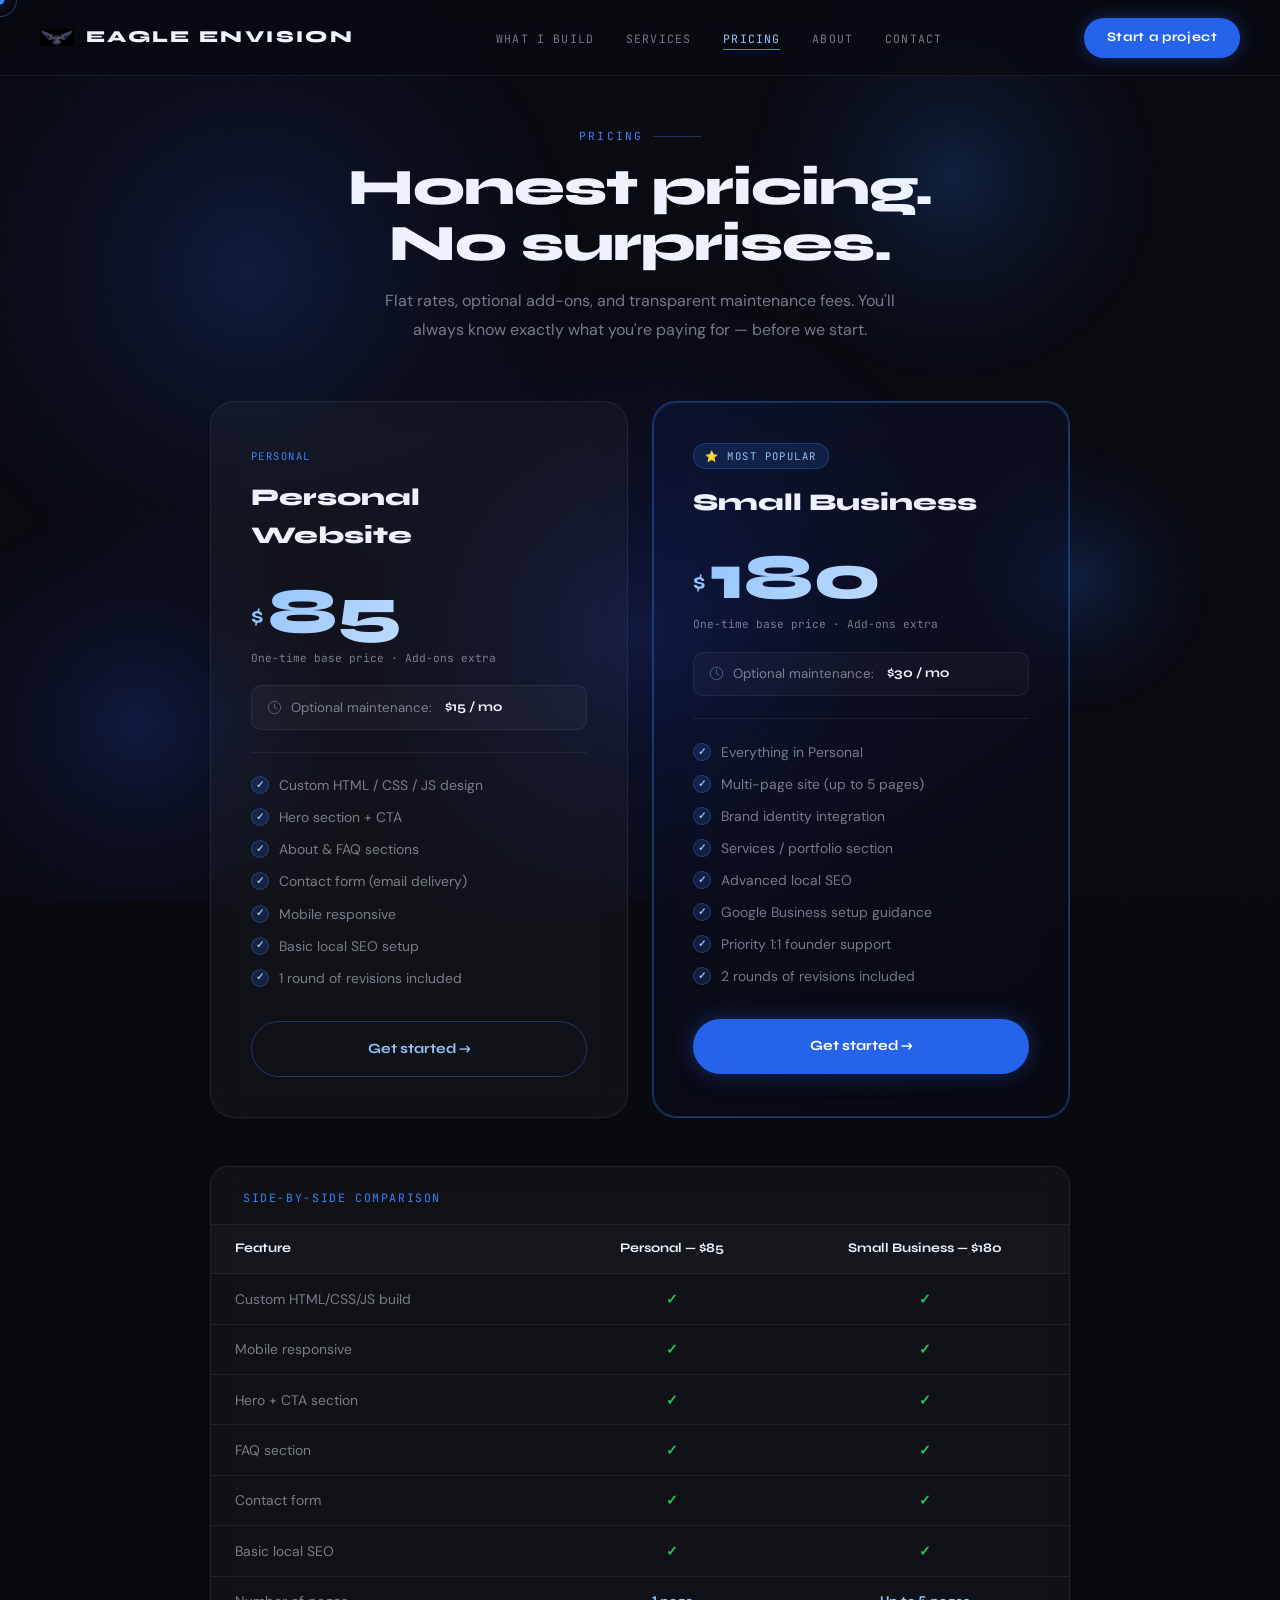
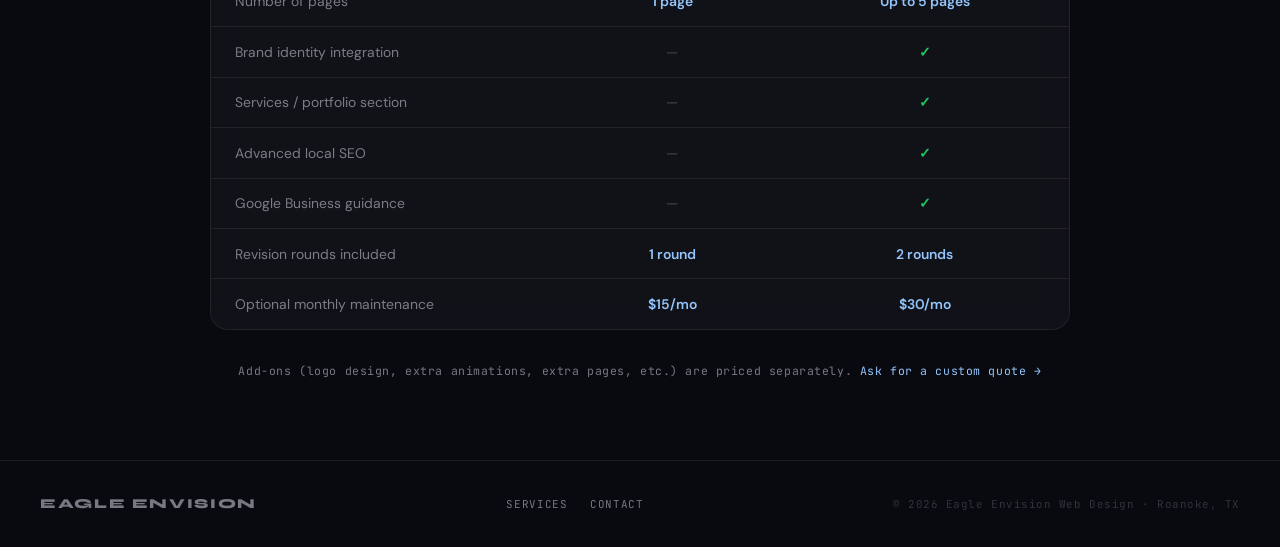
==== pricing.html @ 619bda9e "Add files via upload" ====
<!DOCTYPE html>
<html lang="en">
<head>
<meta charset="UTF-8"/>
<meta name="viewport" content="width=device-width,initial-scale=1.0"/>
<title>Pricing · Eagle Envision</title>
<link rel="preconnect" href="https://fonts.googleapis.com"/>
<link rel="preconnect" href="https://fonts.gstatic.com" crossorigin/>
<link href="https://fonts.googleapis.com/css2?family=Syne:wght@400;600;700;800&family=DM+Sans:wght@300;400;500&family=JetBrains+Mono:wght@400;500&display=swap" rel="stylesheet"/>
<link rel="stylesheet" href="styles.css"/>
<style>
.pricing-header { text-align: center; max-width: 600px; margin: 0 auto 3.5rem; }
.pricing-header .section-sub { margin: 0 auto; text-align: center; }

/* ── Plans Grid ─────────────────────────────────── */
.plans-grid {
  display: grid; grid-template-columns: 1fr 1fr;
  gap: 1.5rem; max-width: 860px; margin: 0 auto 3rem;
}

.plan {
  background: var(--glass);
  backdrop-filter: blur(16px);
  border: 1px solid var(--border);
  border-radius: 24px; padding: 2.5rem;
  position: relative; overflow: hidden;
  transition: transform .3s, box-shadow .3s, border-color .3s;
}
.plan:hover { transform: translateY(-7px); box-shadow: 0 30px 60px rgba(0,0,0,.5); }

.plan.featured {
  border-color: rgba(59,130,246,.4);
  background: linear-gradient(145deg, rgba(26,68,204,.1), rgba(9,9,16,.6));
}
.plan.featured::before {
  content: ''; position: absolute; inset: 0; border-radius: 24px;
  box-shadow: inset 0 0 0 1px rgba(59,130,246,.28); pointer-events: none;
}

.plan-badge {
  font-family: var(--font-mono); font-size: .66rem; letter-spacing: .14em;
  text-transform: uppercase; color: var(--blue-bright);
  display: inline-block; margin-bottom: .9rem;
}
.plan-badge.hot {
  background: rgba(59,130,246,.14); border: 1px solid rgba(59,130,246,.3);
  padding: .24rem .7rem; border-radius: 50px; color: var(--blue-light);
}

.plan-name { font-family: var(--font-head); font-size: 1.5rem; font-weight: 800; margin-bottom: 1.5rem; }

.plan-price { display: flex; align-items: flex-end; gap: .25rem; margin-bottom: .4rem; }
.plan-price .dollar { font-family: var(--font-head); font-size: 1.4rem; font-weight: 700; color: var(--blue-light); padding-bottom: .55rem; }
.plan-price .amount {
  font-family: var(--font-head); font-size: clamp(3rem,5vw,4rem); font-weight: 800; line-height: 1;
  background: linear-gradient(135deg, #93C5FD, #BFDBFE);
  -webkit-background-clip: text; -webkit-text-fill-color: transparent; background-clip: text;
}

.plan-note { font-family: var(--font-mono); font-size: .7rem; color: var(--muted); margin-bottom: .3rem; }

.maint-row {
  display: flex; align-items: center; gap: .55rem;
  font-size: .83rem; color: var(--muted);
  padding: .65rem .95rem;
  background: rgba(255,255,255,.03);
  border: 1px solid var(--border); border-radius: 10px;
  margin: 1.1rem 0;
}
.maint-row .mval { font-family: var(--font-head); font-weight: 700; color: var(--white); }
.maint-row svg { opacity: .45; flex-shrink: 0; width:15px; height:15px; stroke: var(--blue-light); fill:none; stroke-width:1.4; stroke-linecap:round; }

.divider { height: 1px; background: var(--border); margin: 1.4rem 0; }

.feat-list { list-style: none; display: flex; flex-direction: column; gap: .7rem; margin-bottom: 2rem; }
.feat-list li {
  display: flex; align-items: flex-start; gap: .65rem;
  font-size: .87rem; color: var(--muted); line-height: 1.5;
}
.feat-list li .chk {
  width: 18px; height: 18px; border-radius: 50%;
  background: rgba(59,130,246,.16); border: 1px solid rgba(59,130,246,.32);
  display: flex; align-items: center; justify-content: center;
  flex-shrink: 0; margin-top: 1px;
  color: var(--blue-light); font-size: .6rem; font-weight: 700;
}

.btn-plan {
  width: 100%; padding: 1rem;
  font-family: var(--font-head); font-size: .88rem; font-weight: 700;
  border-radius: 50px; cursor: none; text-decoration: none;
  display: flex; align-items: center; justify-content: center; gap: .4rem;
  transition: all .25s;
}
.btn-plan.outline {
  background: transparent; border: 1px solid rgba(59,130,246,.35);
  color: var(--blue-light);
}
.btn-plan.outline:hover { background: var(--blue-pale); border-color: var(--blue-bright); transform: translateY(-2px); }
.btn-plan.solid {
  background: var(--blue-mid); border: none; color: #fff;
  box-shadow: 0 0 22px var(--blue-glow);
}
.btn-plan.solid:hover { background: var(--blue-bright); box-shadow: 0 0 36px rgba(59,130,246,.6); transform: translateY(-2px); }

/* ── Comparison Table ───────────────────────────── */
.compare-wrap {
  max-width: 860px; margin: 0 auto;
  background: var(--glass);
  backdrop-filter: blur(14px);
  border: 1px solid var(--border);
  border-radius: var(--radius);
  overflow: hidden;
}
.compare-title {
  font-family: var(--font-mono); font-size: .72rem; letter-spacing: .14em;
  text-transform: uppercase; color: var(--blue-bright);
  padding: 1.4rem 2rem 1rem; border-bottom: 1px solid var(--border);
}
.compare-table {
  width: 100%; border-collapse: collapse;
}
.compare-table th, .compare-table td {
  padding: .85rem 1.5rem; text-align: left;
  border-bottom: 1px solid var(--border); font-size: .87rem;
}
.compare-table th {
  font-family: var(--font-head); font-size: .82rem; font-weight: 700;
  background: rgba(255,255,255,.02); color: var(--white);
}
.compare-table th:not(:first-child), .compare-table td:not(:first-child) { text-align: center; }
.compare-table td:first-child { color: var(--muted); }
.compare-table td:not(:first-child) { color: var(--blue-light); font-weight: 600; }
.compare-table tr:last-child td { border-bottom: none; }
.compare-table tr:hover td { background: rgba(59,130,246,.04); }
.check-y  { color: #22c55e !important; }
.check-n  { color: rgba(238,242,255,.25) !important; font-weight: 400 !important; }

/* addon note */
.addon-note {
  text-align: center; margin-top: 2rem;
  font-family: var(--font-mono); font-size: .72rem;
  color: var(--muted); letter-spacing: .05em;
}

@media (max-width:680px) {
  .plans-grid { grid-template-columns: 1fr; }
  .compare-table th, .compare-table td { padding: .7rem .9rem; font-size: .78rem; }
}
</style>
</head>
<body>
<div class="cursor-dot" id="cursorDot"></div>
<div class="cursor-ring" id="cursorRing"></div>
<div id="preloader"><p class="pre-logo">Eagle Envision</p></div>
<canvas id="blob-canvas"></canvas>

<div class="mobile-menu" id="mobileMenu">
  <a href="index.html"    onclick="closeMenu()">Home</a>
  <a href="build.html"    onclick="closeMenu()">What I Build</a>
  <a href="services.html" onclick="closeMenu()">Services</a>
  <a href="pricing.html"  onclick="closeMenu()">Pricing</a>
  <a href="about.html"    onclick="closeMenu()">About</a>
  <a href="contact.html"  onclick="closeMenu()">Contact</a>
</div>

<div id="main-content">
  <nav id="navbar">
    <a href="index.html" class="nav-logo">
      <img src="thelogo.png" alt="Eagle Envision Logo"/>
      Eagle Envision
    </a>
    <ul class="nav-links">
      <li><a href="build.html">What I Build</a></li>
      <li><a href="services.html">Services</a></li>
      <li><a href="pricing.html">Pricing</a></li>
      <li><a href="about.html">About</a></li>
      <li><a href="contact.html">Contact</a></li>
    </ul>
    <a href="contact.html" class="btn-nav">Start a project</a>
    <button class="hamburger" id="hamburger" aria-label="Menu"><span></span><span></span><span></span></button>
  </nav>

  <div class="page">
    <div class="container">
      <div class="pricing-header">
        <div class="section-tag" style="justify-content:center">Pricing</div>
        <h1 class="section-title reveal">Honest pricing.<br>No surprises.</h1>
        <p class="section-sub reveal">Flat rates, optional add-ons, and transparent maintenance fees. You'll always know exactly what you're paying for — before we start.</p>
      </div>

      <!-- Plans -->
      <div class="plans-grid">

        <!-- Personal -->
        <div class="plan tilt-card reveal">
          <span class="plan-badge">Personal</span>
          <div class="plan-name">Personal Website</div>
          <div class="plan-price">
            <span class="dollar">$</span>
            <span class="amount">85</span>
          </div>
          <p class="plan-note">One-time base price · Add-ons extra</p>
          <div class="maint-row">
            <svg viewBox="0 0 24 24"><circle cx="12" cy="12" r="10"/><path d="M12 6v6l4 2"/></svg>
            Optional maintenance:&nbsp;<span class="mval">$15 / mo</span>
          </div>
          <div class="divider"></div>
          <ul class="feat-list">
            <li><span class="chk">✓</span>Custom HTML / CSS / JS design</li>
            <li><span class="chk">✓</span>Hero section + CTA</li>
            <li><span class="chk">✓</span>About & FAQ sections</li>
            <li><span class="chk">✓</span>Contact form (email delivery)</li>
            <li><span class="chk">✓</span>Mobile responsive</li>
            <li><span class="chk">✓</span>Basic local SEO setup</li>
            <li><span class="chk">✓</span>1 round of revisions included</li>
          </ul>
          <a href="contact.html" class="btn-plan outline">Get started →</a>
        </div>

        <!-- Small Business -->
        <div class="plan featured tilt-card reveal">
          <span class="plan-badge hot">⭐ Most Popular</span>
          <div class="plan-name">Small Business</div>
          <div class="plan-price">
            <span class="dollar">$</span>
            <span class="amount">180</span>
          </div>
          <p class="plan-note">One-time base price · Add-ons extra</p>
          <div class="maint-row">
            <svg viewBox="0 0 24 24"><circle cx="12" cy="12" r="10"/><path d="M12 6v6l4 2"/></svg>
            Optional maintenance:&nbsp;<span class="mval">$30 / mo</span>
          </div>
          <div class="divider"></div>
          <ul class="feat-list">
            <li><span class="chk">✓</span>Everything in Personal</li>
            <li><span class="chk">✓</span>Multi-page site (up to 5 pages)</li>
            <li><span class="chk">✓</span>Brand identity integration</li>
            <li><span class="chk">✓</span>Services / portfolio section</li>
            <li><span class="chk">✓</span>Advanced local SEO</li>
            <li><span class="chk">✓</span>Google Business setup guidance</li>
            <li><span class="chk">✓</span>Priority 1:1 founder support</li>
            <li><span class="chk">✓</span>2 rounds of revisions included</li>
          </ul>
          <a href="contact.html" class="btn-plan solid">Get started →</a>
        </div>

      </div>

      <!-- Comparison table -->
      <div class="compare-wrap reveal">
        <div class="compare-title">Side-by-side comparison</div>
        <table class="compare-table">
          <thead>
            <tr>
              <th>Feature</th>
              <th>Personal — $85</th>
              <th>Small Business — $180</th>
            </tr>
          </thead>
          <tbody>
            <tr><td>Custom HTML/CSS/JS build</td><td class="check-y">✓</td><td class="check-y">✓</td></tr>
            <tr><td>Mobile responsive</td><td class="check-y">✓</td><td class="check-y">✓</td></tr>
            <tr><td>Hero + CTA section</td><td class="check-y">✓</td><td class="check-y">✓</td></tr>
            <tr><td>FAQ section</td><td class="check-y">✓</td><td class="check-y">✓</td></tr>
            <tr><td>Contact form</td><td class="check-y">✓</td><td class="check-y">✓</td></tr>
            <tr><td>Basic local SEO</td><td class="check-y">✓</td><td class="check-y">✓</td></tr>
            <tr><td>Number of pages</td><td>1 page</td><td>Up to 5 pages</td></tr>
            <tr><td>Brand identity integration</td><td class="check-n">—</td><td class="check-y">✓</td></tr>
            <tr><td>Services / portfolio section</td><td class="check-n">—</td><td class="check-y">✓</td></tr>
            <tr><td>Advanced local SEO</td><td class="check-n">—</td><td class="check-y">✓</td></tr>
            <tr><td>Google Business guidance</td><td class="check-n">—</td><td class="check-y">✓</td></tr>
            <tr><td>Revision rounds included</td><td>1 round</td><td>2 rounds</td></tr>
            <tr><td>Optional monthly maintenance</td><td>$15/mo</td><td>$30/mo</td></tr>
          </tbody>
        </table>
      </div>

      <p class="addon-note reveal" style="margin-top:2rem">
        Add-ons (logo design, extra animations, extra pages, etc.) are priced separately.
        <a href="contact.html" style="color:var(--blue-light);text-decoration:none"> Ask for a custom quote →</a>
      </p>
    </div>
  </div>

  <footer>
    <div class="footer-logo">Eagle Envision</div>
    <div class="footer-links">
      <a href="services.html">Services</a>
      <a href="contact.html">Contact</a>
    </div>
    <div class="footer-copy">© 2026 Eagle Envision Web Design · Roanoke, TX</div>
  </footer>
</div>
<script src="main.js"></script>
</body>
</html>
---- styles.css ----
/* ─── RESET & VARIABLES ─────────────────────────────────── */
*, *::before, *::after { box-sizing: border-box; margin: 0; padding: 0; }

:root {
  --bg:         #090910;
  --bg2:        #0E0E18;
  --bg3:        #13131F;
  --blue:       #1A44CC;
  --blue-mid:   #2563EB;
  --blue-bright:#3B82F6;
  --blue-light: #93C5FD;
  --blue-pale:  rgba(37,99,235,0.09);
  --blue-glow:  rgba(37,99,235,0.38);
  --white:      #EEF2FF;
  --muted:      rgba(238,242,255,0.48);
  --border:     rgba(255,255,255,0.07);
  --glass:      rgba(255,255,255,0.035);
  --radius:     18px;
  --font-head:  'Syne', sans-serif;
  --font-body:  'DM Sans', sans-serif;
  --font-mono:  'JetBrains Mono', monospace;
}

html { scroll-behavior: smooth; }

body {
  background: var(--bg);
  color: var(--white);
  font-family: var(--font-body);
  font-size: 16px;
  line-height: 1.6;
  overflow-x: hidden;
  cursor: none;
  min-height: 100vh;
}

/* ─── NOISE ─────────────────────────────────────────────── */
body::before {
  content: '';
  position: fixed; inset: 0; z-index: 1;
  pointer-events: none; opacity: .025;
  background-image: url("data:image/svg+xml,%3Csvg viewBox='0 0 256 256' xmlns='http://www.w3.org/2000/svg'%3E%3Cfilter id='n'%3E%3CfeTurbulence type='fractalNoise' baseFrequency='0.9' numOctaves='4' stitchTiles='stitch'/%3E%3C/filter%3E%3Crect width='100%25' height='100%25' filter='url(%23n)'/%3E%3C/svg%3E");
  background-size: 200px;
}

/* ─── BLOB CANVAS ───────────────────────────────────────── */
#blob-canvas {
  position: fixed; inset: 0; z-index: 0;
  width: 100%; height: 100%; pointer-events: none;
}

/* ─── MAIN WRAPPER ──────────────────────────────────────── */
#main-content { position: relative; z-index: 2; }

/* ─── CUSTOM CURSOR ─────────────────────────────────────── */
.cursor-dot {
  position: fixed; top: 0; left: 0; z-index: 9999;
  width: 9px; height: 9px; border-radius: 50%;
  background: var(--blue-bright);
  pointer-events: none; transform: translate(-50%,-50%);
  box-shadow: 0 0 12px var(--blue-glow);
  transition: opacity .2s;
}
.cursor-ring {
  position: fixed; top: 0; left: 0; z-index: 9998;
  width: 34px; height: 34px; border-radius: 50%;
  border: 1px solid rgba(59,130,246,.45);
  pointer-events: none; transform: translate(-50%,-50%);
  transition: width .18s, height .18s, border-color .18s;
}

/* ─── NAV ───────────────────────────────────────────────── */
nav {
  position: fixed; top: 0; left: 0; right: 0; z-index: 200;
  padding: 1.1rem 2.5rem;
  display: flex; align-items: center; justify-content: space-between;
  backdrop-filter: blur(20px) saturate(140%);
  background: rgba(9,9,16,.7);
  border-bottom: 1px solid var(--border);
  transition: background .3s;
}
nav.scrolled { background: rgba(9,9,16,.92); }

.nav-logo {
  font-family: var(--font-head);
  font-weight: 800; font-size: 1.05rem;
  letter-spacing: .14em; text-transform: uppercase;
  color: var(--white); text-decoration: none;
  display: flex; align-items: center; gap: .75rem;
}
.nav-logo img {
  width: 34px; height: 34px; object-fit: contain;
  mix-blend-mode: multiply;
  filter: invert(1) sepia(1) saturate(3) hue-rotate(195deg) brightness(1.2);
  transition: filter .3s;
}
.nav-logo:hover img { filter: invert(1) sepia(1) saturate(4) hue-rotate(195deg) brightness(1.5) drop-shadow(0 0 8px var(--blue-bright)); }

.nav-links { display: flex; gap: 2rem; list-style: none; }
.nav-links a {
  font-family: var(--font-mono); font-size: .72rem;
  letter-spacing: .1em; color: var(--muted);
  text-decoration: none; text-transform: uppercase;
  transition: color .2s; padding: .25rem 0;
  position: relative;
}
.nav-links a::after {
  content: ''; position: absolute; bottom: 0; left: 0; right: 0;
  height: 1px; background: var(--blue-bright);
  transform: scaleX(0); transition: transform .25s;
}
.nav-links a:hover, .nav-links a.active { color: var(--blue-light); }
.nav-links a:hover::after, .nav-links a.active::after { transform: scaleX(1); }

.btn-nav {
  font-family: var(--font-head); font-size: .82rem; font-weight: 700;
  letter-spacing: .05em; padding: .6rem 1.4rem;
  background: var(--blue-mid); color: #fff;
  border: none; border-radius: 50px; cursor: none;
  text-decoration: none;
  box-shadow: 0 0 18px var(--blue-glow);
  transition: box-shadow .25s, transform .2s, background .2s;
}
.btn-nav:hover { background: var(--blue-bright); box-shadow: 0 0 30px rgba(59,130,246,.55); transform: translateY(-1px); }

/* Hamburger */
.hamburger { display: none; flex-direction: column; gap: 5px; cursor: none; background: none; border: none; padding: 4px; }
.hamburger span { display: block; width: 22px; height: 2px; background: var(--white); border-radius: 2px; transition: transform .3s, opacity .3s, width .3s; }
.hamburger.open span:nth-child(1) { transform: translateY(7px) rotate(45deg); }
.hamburger.open span:nth-child(2) { opacity: 0; width: 0; }
.hamburger.open span:nth-child(3) { transform: translateY(-7px) rotate(-45deg); }

.mobile-menu {
  display: none; position: fixed; inset: 0; top: 68px; z-index: 199;
  background: rgba(9,9,16,.97); backdrop-filter: blur(24px);
  flex-direction: column; align-items: center; justify-content: center; gap: 2.2rem;
}
.mobile-menu.open { display: flex; }
.mobile-menu a {
  font-family: var(--font-head); font-size: clamp(1.6rem,5vw,2.4rem);
  font-weight: 800; color: var(--white); text-decoration: none;
  text-transform: uppercase; letter-spacing: .08em; transition: color .2s;
}
.mobile-menu a:hover { color: var(--blue-light); }

/* ─── PAGE WRAPPER ──────────────────────────────────────── */
.page { min-height: 100vh; padding: 8rem 2.5rem 5rem; position: relative; }
.container { max-width: 1180px; margin: 0 auto; width: 100%; }

/* ─── SECTION LABELS ────────────────────────────────────── */
.section-tag {
  font-family: var(--font-mono); font-size: .7rem;
  letter-spacing: .2em; color: var(--blue-bright);
  text-transform: uppercase; margin-bottom: .9rem;
  display: flex; align-items: center; gap: .6rem;
}
.section-tag::after { content: ''; width: 48px; height: 1px; background: var(--blue-bright); opacity: .35; }

.section-title {
  font-family: var(--font-head); font-size: clamp(2rem,4vw,3.2rem);
  font-weight: 800; line-height: 1.08; letter-spacing: -.02em; margin-bottom: 1rem;
}
.section-sub { font-size: 1rem; color: var(--muted); max-width: 520px; line-height: 1.8; margin-bottom: 3.5rem; }

/* ─── GLASS CARD ────────────────────────────────────────── */
.glass {
  background: var(--glass);
  backdrop-filter: blur(14px);
  border: 1px solid var(--border);
  border-radius: var(--radius);
}

/* ─── BUTTONS ───────────────────────────────────────────── */
.btn-primary {
  font-family: var(--font-head); font-size: .88rem; font-weight: 700;
  padding: .85rem 2rem; border-radius: 50px;
  background: var(--blue-mid); color: #fff; border: none; cursor: none;
  text-decoration: none; display: inline-flex; align-items: center; gap: .5rem;
  box-shadow: 0 0 22px var(--blue-glow);
  transition: all .25s;
}
.btn-primary:hover { background: var(--blue-bright); box-shadow: 0 0 38px rgba(59,130,246,.6); transform: translateY(-2px); }

.btn-ghost {
  font-family: var(--font-head); font-size: .88rem; font-weight: 600;
  padding: .85rem 2rem; border-radius: 50px;
  background: transparent; color: var(--white);
  border: 1px solid var(--border); cursor: none;
  text-decoration: none; display: inline-flex; align-items: center; gap: .5rem;
  backdrop-filter: blur(8px); transition: all .25s;
}
.btn-ghost:hover { border-color: rgba(59,130,246,.45); background: var(--blue-pale); transform: translateY(-2px); }

/* ─── REVEAL ANIMATION ──────────────────────────────────── */
.reveal { opacity: 0; transform: translateY(28px); transition: opacity .7s ease, transform .7s ease; }
.reveal.visible { opacity: 1; transform: translateY(0); }

/* ─── ICON BOXES ────────────────────────────────────────── */
.icon-box {
  width: 44px; height: 44px; border-radius: 12px;
  background: var(--blue-pale);
  border: 1px solid rgba(59,130,246,.22);
  display: flex; align-items: center; justify-content: center;
  margin-bottom: 1.2rem; flex-shrink: 0;
  box-shadow: 0 0 12px rgba(59,130,246,.12);
  transition: box-shadow .3s;
}
.icon-box svg { width: 20px; height: 20px; stroke: var(--blue-light); fill: none; stroke-width: 1.6; stroke-linecap: round; stroke-linejoin: round; }

/* ─── BADGE ─────────────────────────────────────────────── */
.badge {
  display: inline-flex; align-items: center; gap: .4rem;
  font-family: var(--font-mono); font-size: .7rem;
  padding: .3rem .8rem; background: rgba(59,130,246,.1);
  border: 1px solid rgba(59,130,246,.22);
  border-radius: 50px; color: var(--blue-light);
  letter-spacing: .06em; text-transform: uppercase;
}
.badge .dot { width: 6px; height: 6px; border-radius: 50%; background: #22c55e; box-shadow: 0 0 6px #22c55e; }

/* ─── FOOTER ─────────────────────────────────────────────── */
footer {
  padding: 2rem 2.5rem;
  background: var(--bg);
  border-top: 1px solid var(--border);
  display: flex; align-items: center; justify-content: space-between; flex-wrap: wrap; gap: 1rem;
  position: relative; z-index: 2;
}
.footer-logo { font-family: var(--font-head); font-size: .85rem; font-weight: 800; letter-spacing: .12em; text-transform: uppercase; color: var(--muted); }
.footer-copy { font-family: var(--font-mono); font-size: .68rem; color: rgba(238,242,255,.18); letter-spacing: .05em; }
.footer-links { display: flex; gap: 1.4rem; }
.footer-links a { font-family: var(--font-mono); font-size: .68rem; color: var(--muted); text-decoration: none; letter-spacing: .06em; text-transform: uppercase; transition: color .2s; }
.footer-links a:hover { color: var(--blue-light); }

/* ─── PRELOADER ─────────────────────────────────────────── */
#preloader {
  position: fixed; inset: 0; z-index: 9000;
  background: var(--bg);
  display: flex; flex-direction: column; align-items: center; justify-content: center; gap: 1.8rem;
  transition: opacity .5s ease, visibility .5s;
}
#preloader.hidden { opacity: 0; visibility: hidden; }
.pre-logo { font-family: var(--font-head); font-size: 1.3rem; font-weight: 800; letter-spacing: .18em; color: var(--blue-bright); text-transform: uppercase; animation: pulse-text 1.4s ease-in-out infinite; }
.skel-wrap { width: min(680px,90vw); display: flex; flex-direction: column; gap: .9rem; }
.skel { border-radius: 8px; background: linear-gradient(90deg,#12122a 25%,#1a1a3a 50%,#12122a 75%); background-size: 200% 100%; animation: shimmer 1.6s infinite; }
.skel-nav { height: 42px; }
.skel-h1  { height: 72px; width: 70%; }
.skel-h2  { height: 72px; width: 50%; }
.skel-sub { height: 16px; width: 55%; }
.skel-row { display: flex; gap: 1rem; }
.skel-card { height: 110px; flex: 1; border-radius: 14px; }
@keyframes shimmer { 0% { background-position: -200% 0; } 100% { background-position: 200% 0; } }
@keyframes pulse-text { 0%,100% { opacity: .4; } 50% { opacity: 1; } }
@keyframes fadeUp { from { opacity:0; transform:translateY(26px); } to { opacity:1; transform:translateY(0); } }
@keyframes float { 0%,100% { transform: translateY(0); } 50% { transform: translateY(-16px); } }
@keyframes spin  { to { transform: rotate(360deg); } }

/* ─── RESPONSIVE ─────────────────────────────────────────── */
@media (max-width: 768px) {
  nav { padding: 1rem 1.4rem; }
  .nav-links, .btn-nav { display: none; }
  .hamburger { display: flex; }
  .page { padding: 7rem 1.4rem 4rem; }
  footer { flex-direction: column; align-items: flex-start; gap: .8rem; }
}
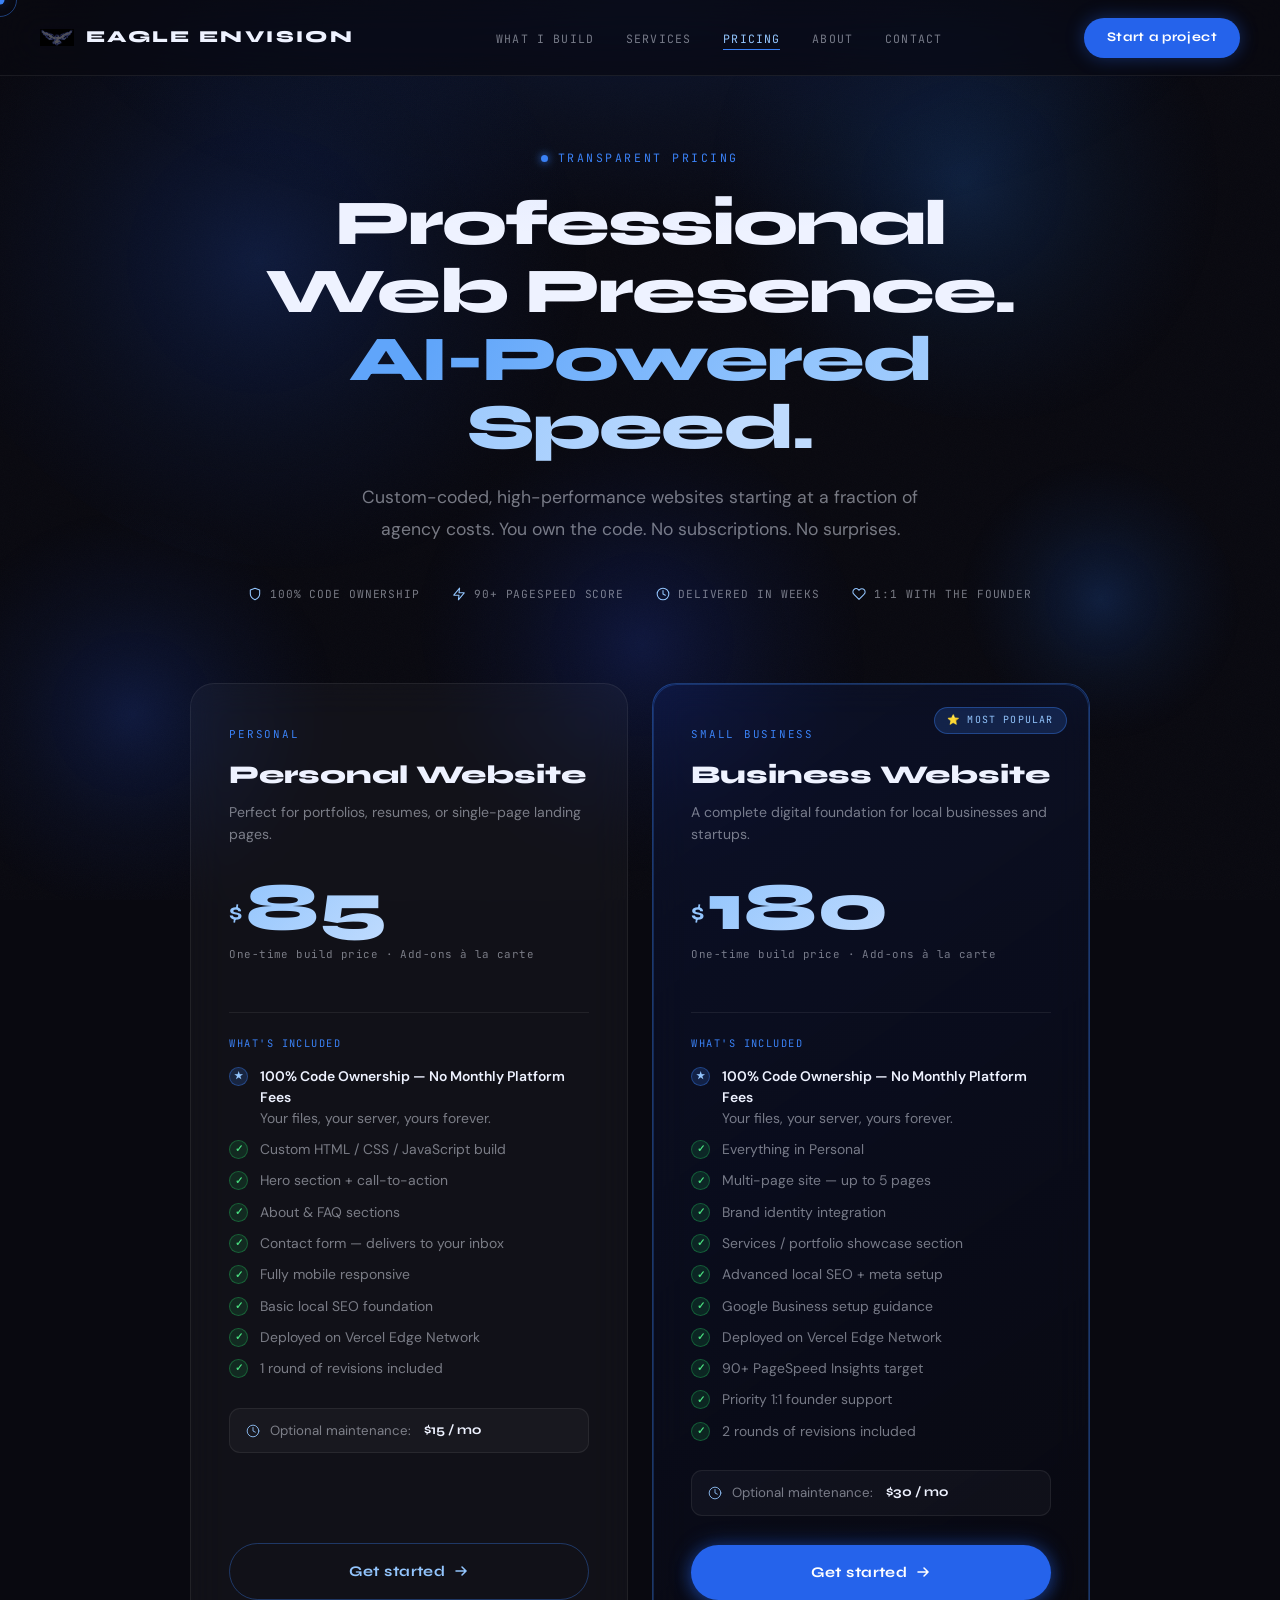
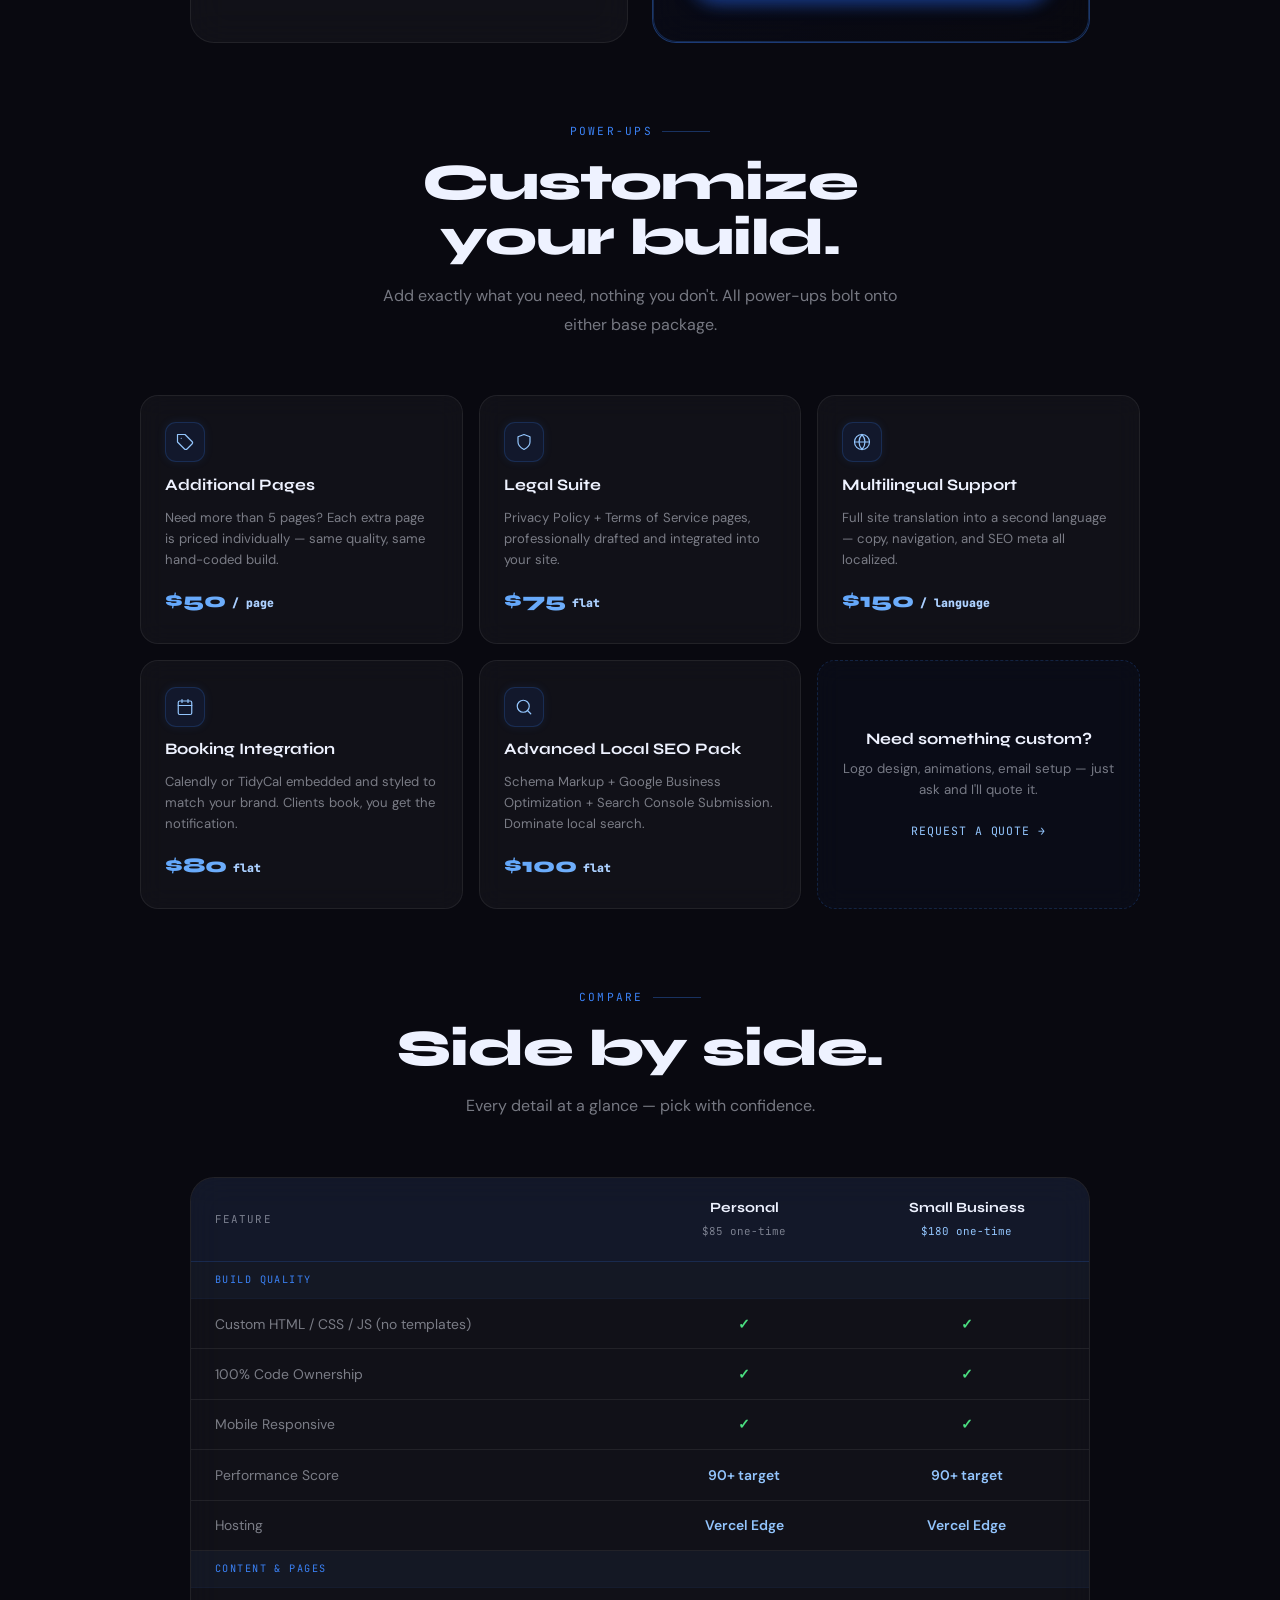
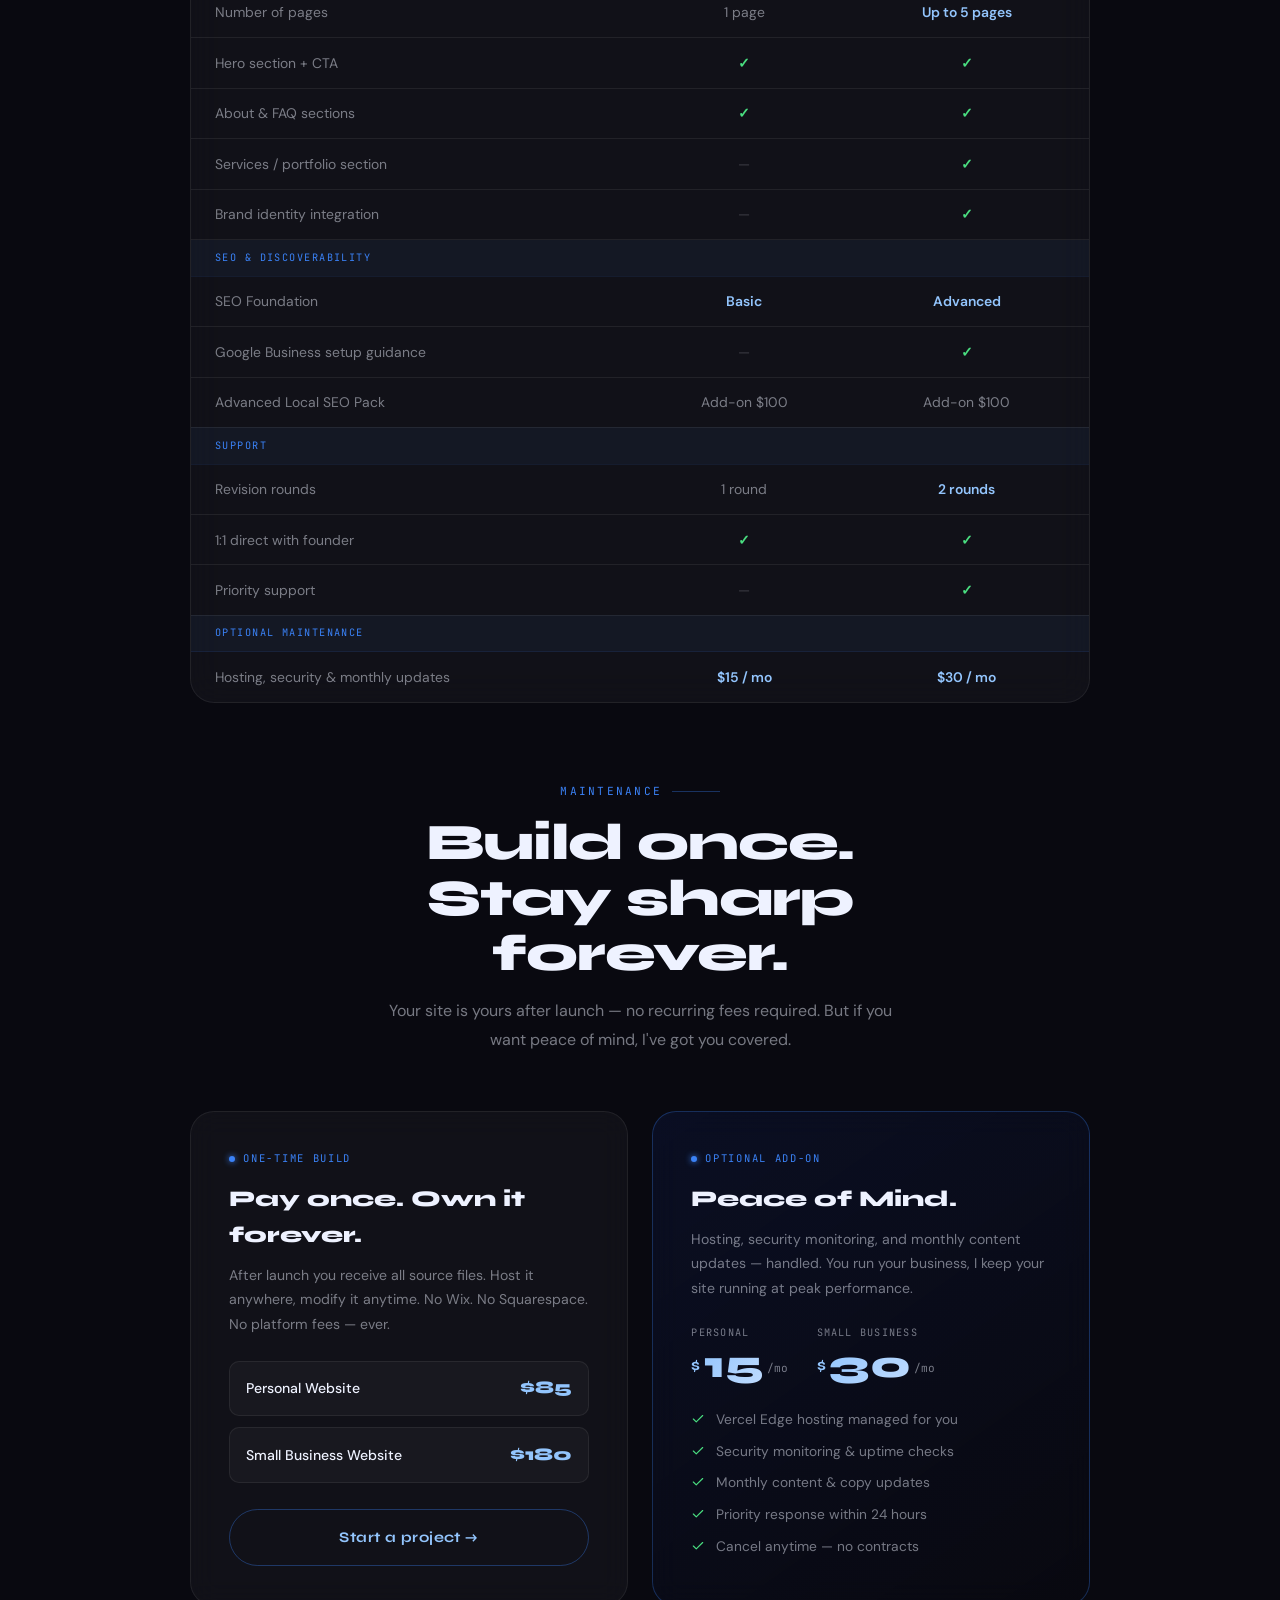
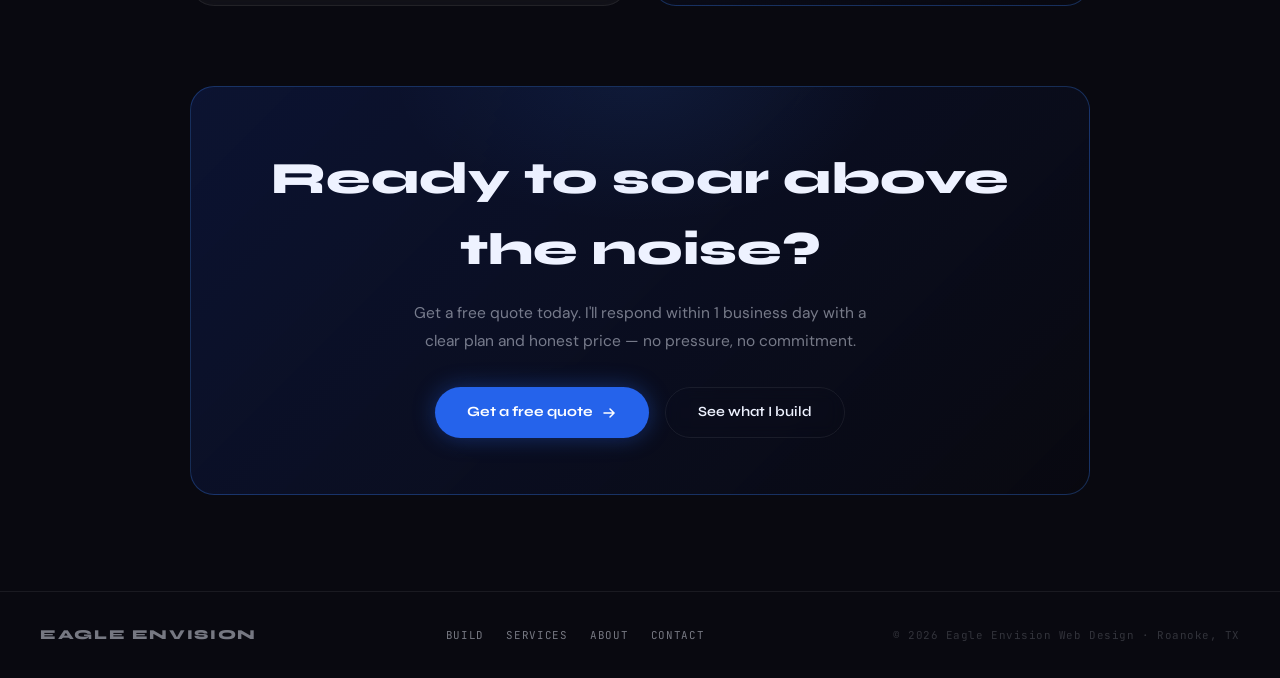
==== commit cda998da: "Add files via upload" ====
--- a/pricing.html
+++ b/pricing.html
@@ -9,143 +9,279 @@
 <link href="https://fonts.googleapis.com/css2?family=Syne:wght@400;600;700;800&family=DM+Sans:wght@300;400;500&family=JetBrains+Mono:wght@400;500&display=swap" rel="stylesheet"/>
 <link rel="stylesheet" href="styles.css"/>
 <style>
-.pricing-header { text-align: center; max-width: 600px; margin: 0 auto 3.5rem; }
-.pricing-header .section-sub { margin: 0 auto; text-align: center; }
-
-/* ── Plans Grid ─────────────────────────────────── */
+
+/* ─── HERO ─────────────────────────────────────── */
+.pricing-hero {
+  padding: 9rem 2.5rem 5rem;
+  text-align: center; position: relative;
+}
+.pricing-hero::before {
+  content: ''; position: absolute; inset: 0;
+  background: radial-gradient(ellipse 65% 50% at 50% 0%, rgba(37,99,235,.14), transparent 70%);
+  pointer-events: none;
+}
+
+.hero-eyebrow {
+  font-family: var(--font-mono); font-size: .72rem;
+  letter-spacing: .22em; color: var(--blue-bright);
+  text-transform: uppercase; margin-bottom: 1.4rem;
+  display: inline-flex; align-items: center; gap: .6rem;
+}
+.hero-eyebrow .pulse {
+  width: 7px; height: 7px; border-radius: 50%;
+  background: var(--blue-bright); box-shadow: 0 0 8px var(--blue-bright);
+  animation: pulseAnim 2s ease-in-out infinite;
+}
+@keyframes pulseAnim { 0%,100%{opacity:1;transform:scale(1);} 50%{opacity:.5;transform:scale(.72);} }
+
+.hero-h1 {
+  font-family: var(--font-head);
+  font-size: clamp(2.4rem, 5vw, 4.5rem);
+  font-weight: 800; line-height: 1.06; letter-spacing: -.03em;
+  margin: 0 auto 1.3rem; max-width: 820px;
+}
+.hero-h1 .grad {
+  background: linear-gradient(120deg, #60A5FA 10%, #93C5FD 50%, #BFDBFE 90%);
+  -webkit-background-clip: text; -webkit-text-fill-color: transparent; background-clip: text;
+}
+
+.hero-sub {
+  font-size: clamp(.95rem,1.5vw,1.1rem); color: var(--muted);
+  max-width: 560px; margin: 0 auto 2.5rem; line-height: 1.8;
+}
+
+.hero-trust {
+  display: flex; align-items: center; justify-content: center;
+  gap: 2rem; flex-wrap: wrap;
+}
+.trust-item {
+  display: flex; align-items: center; gap: .5rem;
+  font-family: var(--font-mono); font-size: .7rem;
+  letter-spacing: .08em; color: var(--muted); text-transform: uppercase;
+}
+.trust-item svg { width:14px;height:14px;stroke:var(--blue-light);fill:none;stroke-width:1.8;stroke-linecap:round;stroke-linejoin:round;flex-shrink:0; }
+
+/* ─── PLANS ─────────────────────────────────────── */
+.plans-section { padding: 0 2.5rem 5rem; }
 .plans-grid {
   display: grid; grid-template-columns: 1fr 1fr;
-  gap: 1.5rem; max-width: 860px; margin: 0 auto 3rem;
-}
-
-.plan {
-  background: var(--glass);
-  backdrop-filter: blur(16px);
-  border: 1px solid var(--border);
-  border-radius: 24px; padding: 2.5rem;
-  position: relative; overflow: hidden;
-  transition: transform .3s, box-shadow .3s, border-color .3s;
-}
-.plan:hover { transform: translateY(-7px); box-shadow: 0 30px 60px rgba(0,0,0,.5); }
-
-.plan.featured {
-  border-color: rgba(59,130,246,.4);
-  background: linear-gradient(145deg, rgba(26,68,204,.1), rgba(9,9,16,.6));
-}
-.plan.featured::before {
-  content: ''; position: absolute; inset: 0; border-radius: 24px;
-  box-shadow: inset 0 0 0 1px rgba(59,130,246,.28); pointer-events: none;
-}
-
-.plan-badge {
-  font-family: var(--font-mono); font-size: .66rem; letter-spacing: .14em;
-  text-transform: uppercase; color: var(--blue-bright);
-  display: inline-block; margin-bottom: .9rem;
-}
-.plan-badge.hot {
-  background: rgba(59,130,246,.14); border: 1px solid rgba(59,130,246,.3);
-  padding: .24rem .7rem; border-radius: 50px; color: var(--blue-light);
-}
-
-.plan-name { font-family: var(--font-head); font-size: 1.5rem; font-weight: 800; margin-bottom: 1.5rem; }
-
-.plan-price { display: flex; align-items: flex-end; gap: .25rem; margin-bottom: .4rem; }
-.plan-price .dollar { font-family: var(--font-head); font-size: 1.4rem; font-weight: 700; color: var(--blue-light); padding-bottom: .55rem; }
-.plan-price .amount {
-  font-family: var(--font-head); font-size: clamp(3rem,5vw,4rem); font-weight: 800; line-height: 1;
-  background: linear-gradient(135deg, #93C5FD, #BFDBFE);
-  -webkit-background-clip: text; -webkit-text-fill-color: transparent; background-clip: text;
-}
-
-.plan-note { font-family: var(--font-mono); font-size: .7rem; color: var(--muted); margin-bottom: .3rem; }
-
-.maint-row {
-  display: flex; align-items: center; gap: .55rem;
-  font-size: .83rem; color: var(--muted);
-  padding: .65rem .95rem;
-  background: rgba(255,255,255,.03);
-  border: 1px solid var(--border); border-radius: 10px;
-  margin: 1.1rem 0;
-}
-.maint-row .mval { font-family: var(--font-head); font-weight: 700; color: var(--white); }
-.maint-row svg { opacity: .45; flex-shrink: 0; width:15px; height:15px; stroke: var(--blue-light); fill:none; stroke-width:1.4; stroke-linecap:round; }
-
-.divider { height: 1px; background: var(--border); margin: 1.4rem 0; }
-
-.feat-list { list-style: none; display: flex; flex-direction: column; gap: .7rem; margin-bottom: 2rem; }
-.feat-list li {
-  display: flex; align-items: flex-start; gap: .65rem;
-  font-size: .87rem; color: var(--muted); line-height: 1.5;
-}
-.feat-list li .chk {
-  width: 18px; height: 18px; border-radius: 50%;
-  background: rgba(59,130,246,.16); border: 1px solid rgba(59,130,246,.32);
-  display: flex; align-items: center; justify-content: center;
-  flex-shrink: 0; margin-top: 1px;
-  color: var(--blue-light); font-size: .6rem; font-weight: 700;
-}
-
+  gap: 1.5rem; max-width: 900px; margin: 0 auto;
+}
+
+.plan-card {
+  background: var(--glass); backdrop-filter: blur(18px);
+  border: 1px solid var(--border); border-radius: 24px;
+  padding: 2.6rem 2.4rem; position: relative; overflow: hidden;
+  display: flex; flex-direction: column;
+  transition: transform .35s cubic-bezier(.22,1,.36,1), box-shadow .35s, border-color .3s;
+}
+.plan-card:hover { transform: translateY(-8px); box-shadow: 0 32px 64px rgba(0,0,0,.55); }
+.plan-card.featured {
+  border-color: rgba(59,130,246,.38);
+  background: linear-gradient(145deg, rgba(26,68,204,.12), rgba(9,9,16,.65));
+}
+.plan-card.featured::before {
+  content:''; position:absolute; inset:0; border-radius:24px;
+  box-shadow: inset 0 0 0 1px rgba(59,130,246,.25), 0 0 60px rgba(59,130,246,.08);
+  pointer-events:none;
+}
+.plan-card.featured:hover { box-shadow: 0 32px 64px rgba(0,0,0,.55), 0 0 40px rgba(59,130,246,.12); }
+
+.plan-ribbon {
+  position: absolute; top: 1.4rem; right: 1.4rem;
+  font-family: var(--font-mono); font-size: .62rem; letter-spacing: .12em;
+  padding: .28rem .75rem; border-radius: 50px; text-transform: uppercase;
+  background: rgba(59,130,246,.18); border: 1px solid rgba(59,130,246,.38); color: var(--blue-light);
+}
+
+.plan-type { font-family:var(--font-mono);font-size:.68rem;letter-spacing:.16em;color:var(--blue-bright);text-transform:uppercase;margin-bottom:.7rem; }
+.plan-name { font-family:var(--font-head);font-size:1.6rem;font-weight:800;margin-bottom:.4rem; }
+.plan-tagline { font-size:.88rem;color:var(--muted);margin-bottom:1.8rem;line-height:1.55; }
+
+.plan-price-row { display:flex;align-items:flex-end;gap:.2rem;margin-bottom:.3rem; }
+.price-dollar { font-family:var(--font-head);font-size:1.5rem;font-weight:700;color:var(--blue-light);padding-bottom:.5rem; }
+.price-amount {
+  font-family:var(--font-head);font-size:clamp(3.2rem,5.5vw,4.2rem);font-weight:800;line-height:1;
+  background:linear-gradient(135deg,#93C5FD,#BFDBFE);
+  -webkit-background-clip:text;-webkit-text-fill-color:transparent;background-clip:text;
+}
+.price-note { font-family:var(--font-mono);font-size:.68rem;color:var(--muted);margin-bottom:1.6rem;letter-spacing:.04em; }
+
+.plan-divider { height:1px;background:var(--border);margin:1.4rem 0; }
+
+.checklist-label { font-family:var(--font-mono);font-size:.65rem;letter-spacing:.14em;color:var(--blue-bright);text-transform:uppercase;margin-bottom:.9rem; }
+.checklist { list-style:none;display:flex;flex-direction:column;gap:.65rem;margin-bottom:1.8rem; }
+.checklist li { display:flex;align-items:flex-start;gap:.75rem;font-size:.87rem;line-height:1.5; }
+.checklist li .ck { width:19px;height:19px;border-radius:50%;flex-shrink:0;margin-top:1px;display:flex;align-items:center;justify-content:center;font-size:.6rem;font-weight:800; }
+.ck-yes  { background:rgba(34,197,94,.14);border:1px solid rgba(34,197,94,.35);color:#4ade80; }
+.ck-star { background:rgba(59,130,246,.18);border:1px solid rgba(59,130,246,.38);color:var(--blue-light); }
+.checklist li .li-text { color:var(--muted); }
+.checklist li .li-text strong { color:var(--white);font-weight:600;display:block; }
+
+.maint-pill {
+  display:flex;align-items:center;gap:.6rem;padding:.7rem 1rem;
+  background:rgba(255,255,255,.03);border:1px solid var(--border);border-radius:11px;
+  font-size:.83rem;color:var(--muted);margin-bottom:1.8rem;
+}
+.maint-pill svg { width:14px;height:14px;stroke:var(--blue-light);fill:none;stroke-width:1.5;stroke-linecap:round;flex-shrink:0; }
+.maint-pill .mv { font-family:var(--font-head);font-weight:700;color:var(--white); }
+
+.plan-cta { margin-top: auto; }
 .btn-plan {
-  width: 100%; padding: 1rem;
-  font-family: var(--font-head); font-size: .88rem; font-weight: 700;
-  border-radius: 50px; cursor: none; text-decoration: none;
-  display: flex; align-items: center; justify-content: center; gap: .4rem;
-  transition: all .25s;
-}
-.btn-plan.outline {
-  background: transparent; border: 1px solid rgba(59,130,246,.35);
-  color: var(--blue-light);
-}
-.btn-plan.outline:hover { background: var(--blue-pale); border-color: var(--blue-bright); transform: translateY(-2px); }
-.btn-plan.solid {
-  background: var(--blue-mid); border: none; color: #fff;
-  box-shadow: 0 0 22px var(--blue-glow);
-}
-.btn-plan.solid:hover { background: var(--blue-bright); box-shadow: 0 0 36px rgba(59,130,246,.6); transform: translateY(-2px); }
-
-/* ── Comparison Table ───────────────────────────── */
+  width:100%;padding:1rem;font-family:var(--font-head);font-size:.92rem;font-weight:700;
+  border-radius:50px;cursor:none;text-decoration:none;letter-spacing:.03em;
+  display:flex;align-items:center;justify-content:center;gap:.45rem;
+  transition:all .28s cubic-bezier(.22,1,.36,1);border:none;
+}
+.btn-plan.outline { background:transparent;border:1px solid rgba(59,130,246,.35);color:var(--blue-light); }
+.btn-plan.outline:hover { background:var(--blue-pale);border-color:var(--blue-bright);transform:translateY(-2px);box-shadow:0 0 20px rgba(59,130,246,.15); }
+.btn-plan.solid { background:var(--blue-mid);color:#fff;box-shadow:0 0 22px var(--blue-glow),0 4px 15px rgba(37,99,235,.35); }
+.btn-plan.solid:hover { background:var(--blue-bright);box-shadow:0 0 38px rgba(59,130,246,.65),0 6px 20px rgba(59,130,246,.4);transform:translateY(-2px); }
+
+/* ─── ADD-ONS ────────────────────────────────────── */
+.addons-section { padding: 0 2.5rem 5rem; }
+.addons-header { text-align:center;max-width:580px;margin:0 auto 3rem; }
+.addons-grid {
+  display: grid; grid-template-columns: repeat(3,1fr);
+  gap: 1rem; max-width: 1000px; margin: 0 auto;
+}
+
+.addon-card {
+  background:var(--glass);backdrop-filter:blur(12px);
+  border:1px solid var(--border);border-radius:var(--radius);
+  padding:1.6rem 1.5rem;display:flex;flex-direction:column;gap:.6rem;
+  transition:border-color .3s,transform .28s,box-shadow .3s;
+  position:relative;overflow:hidden;
+}
+.addon-card::before {
+  content:'';position:absolute;top:0;left:0;right:0;height:1px;
+  background:linear-gradient(to right,transparent,var(--blue-bright),transparent);
+  opacity:0;transition:opacity .3s;
+}
+.addon-card:hover { border-color:rgba(59,130,246,.32);transform:translateY(-4px);box-shadow:0 16px 36px rgba(0,0,0,.42); }
+.addon-card:hover::before { opacity:1; }
+
+.addon-icon {
+  width:40px;height:40px;border-radius:11px;
+  background:var(--blue-pale);border:1px solid rgba(59,130,246,.2);
+  display:flex;align-items:center;justify-content:center;
+  box-shadow:0 0 10px rgba(59,130,246,.1);
+}
+.addon-icon svg { width:18px;height:18px;stroke:var(--blue-light);fill:none;stroke-width:1.6;stroke-linecap:round;stroke-linejoin:round; }
+.addon-name  { font-family:var(--font-head);font-size:1rem;font-weight:700; }
+.addon-desc  { font-size:.82rem;color:var(--muted);line-height:1.6;flex:1; }
+.addon-price {
+  font-family:var(--font-head);font-size:1.3rem;font-weight:800;margin-top:.3rem;
+  background:linear-gradient(135deg,#60A5FA,#93C5FD);
+  -webkit-background-clip:text;-webkit-text-fill-color:transparent;background-clip:text;
+}
+.addon-freq { font-family:var(--font-mono);font-size:.72rem;color:var(--muted);-webkit-text-fill-color:var(--muted); }
+
+/* ─── COMPARISON ─────────────────────────────────── */
+.compare-section { padding: 0 2.5rem 5rem; }
+.compare-header  { text-align:center;max-width:580px;margin:0 auto 3rem; }
+
 .compare-wrap {
-  max-width: 860px; margin: 0 auto;
-  background: var(--glass);
-  backdrop-filter: blur(14px);
-  border: 1px solid var(--border);
-  border-radius: var(--radius);
-  overflow: hidden;
-}
-.compare-title {
-  font-family: var(--font-mono); font-size: .72rem; letter-spacing: .14em;
-  text-transform: uppercase; color: var(--blue-bright);
-  padding: 1.4rem 2rem 1rem; border-bottom: 1px solid var(--border);
-}
-.compare-table {
-  width: 100%; border-collapse: collapse;
-}
-.compare-table th, .compare-table td {
-  padding: .85rem 1.5rem; text-align: left;
-  border-bottom: 1px solid var(--border); font-size: .87rem;
-}
+  max-width:900px;margin:0 auto;
+  background:var(--glass);backdrop-filter:blur(16px);
+  border:1px solid var(--border);border-radius:24px;overflow:hidden;
+}
+.compare-table { width:100%;border-collapse:collapse; }
+.compare-table thead tr { background:rgba(37,99,235,.08);border-bottom:1px solid rgba(59,130,246,.18); }
 .compare-table th {
-  font-family: var(--font-head); font-size: .82rem; font-weight: 700;
-  background: rgba(255,255,255,.02); color: var(--white);
-}
-.compare-table th:not(:first-child), .compare-table td:not(:first-child) { text-align: center; }
-.compare-table td:first-child { color: var(--muted); }
-.compare-table td:not(:first-child) { color: var(--blue-light); font-weight: 600; }
-.compare-table tr:last-child td { border-bottom: none; }
-.compare-table tr:hover td { background: rgba(59,130,246,.04); }
-.check-y  { color: #22c55e !important; }
-.check-n  { color: rgba(238,242,255,.25) !important; font-weight: 400 !important; }
-
-/* addon note */
-.addon-note {
-  text-align: center; margin-top: 2rem;
-  font-family: var(--font-mono); font-size: .72rem;
-  color: var(--muted); letter-spacing: .05em;
-}
-
+  padding:1.2rem 1.5rem;text-align:left;
+  font-family:var(--font-head);font-size:.88rem;font-weight:700;color:var(--white);
+}
+.compare-table th:not(:first-child) { text-align:center; }
+.compare-table th.col-lbl { font-family:var(--font-mono);font-size:.68rem;letter-spacing:.1em;text-transform:uppercase;color:var(--muted);font-weight:400; }
+.compare-table td { padding:.85rem 1.5rem;font-size:.87rem;border-bottom:1px solid var(--border);vertical-align:middle; }
+.compare-table td:first-child { color:var(--muted); }
+.compare-table td:not(:first-child) { text-align:center;font-weight:600; }
+.compare-table tr.cat-row td {
+  font-family:var(--font-mono);font-size:.64rem;letter-spacing:.14em;
+  text-transform:uppercase;color:var(--blue-bright);
+  background:rgba(59,130,246,.05);border-bottom:1px solid rgba(59,130,246,.1);
+  padding:.6rem 1.5rem;
+}
+.compare-table tr:last-child td { border-bottom:none; }
+.compare-table tr:not(.cat-row):hover td { background:rgba(59,130,246,.03); }
+.val-yes  { color:#4ade80 !important; }
+.val-no   { color:rgba(238,242,255,.2) !important;font-weight:400 !important; }
+.val-blue { color:var(--blue-light) !important; }
+.val-muted{ color:var(--muted) !important;font-weight:400 !important; }
+
+/* ─── MAINTENANCE ────────────────────────────────── */
+.maint-section { padding: 0 2.5rem 5rem; }
+.maint-inner {
+  max-width:900px;margin:0 auto;
+  display:grid;grid-template-columns:1fr 1fr;gap:1.5rem;
+}
+
+.maint-card {
+  background:var(--glass);backdrop-filter:blur(14px);
+  border:1px solid var(--border);border-radius:24px;padding:2.4rem;
+  transition:border-color .3s,transform .3s;
+}
+.maint-card:hover { border-color:rgba(59,130,246,.28);transform:translateY(-5px); }
+.maint-card.peace { border-color:rgba(59,130,246,.3);background:linear-gradient(145deg,rgba(26,68,204,.1),rgba(9,9,16,.6)); }
+
+.maint-tag { font-family:var(--font-mono);font-size:.66rem;letter-spacing:.16em;text-transform:uppercase;color:var(--blue-bright);margin-bottom:.9rem;display:flex;align-items:center;gap:.5rem; }
+.maint-tag .tdot { width:6px;height:6px;border-radius:50%;background:var(--blue-bright);box-shadow:0 0 6px var(--blue-bright); }
+.maint-title { font-family:var(--font-head);font-size:1.4rem;font-weight:800;margin-bottom:.6rem; }
+.maint-desc  { font-size:.88rem;color:var(--muted);line-height:1.75;margin-bottom:1.5rem; }
+
+.onetime-prices { display:flex;flex-direction:column;gap:.7rem;margin-bottom:1.6rem; }
+.price-tier {
+  display:flex;align-items:center;justify-content:space-between;
+  padding:.8rem 1rem;background:rgba(255,255,255,.03);
+  border:1px solid var(--border);border-radius:10px;
+}
+.tier-name  { font-size:.88rem;color:var(--white);font-weight:500; }
+.tier-price { font-family:var(--font-head);font-size:1.1rem;font-weight:800;color:var(--blue-light); }
+
+.peace-prices { display:flex;gap:1.8rem;flex-wrap:wrap;margin-bottom:1.5rem; }
+.peace-prices > div { }
+.pp-label { font-family:var(--font-mono);font-size:.64rem;letter-spacing:.12em;text-transform:uppercase;color:var(--muted);margin-bottom:.3rem; }
+.pp-row   { display:flex;align-items:flex-end;gap:.2rem; }
+.pp-dollar{ font-family:var(--font-head);font-size:1rem;font-weight:700;color:var(--blue-light);padding-bottom:.35rem; }
+.pp-amount{ font-family:var(--font-head);font-size:2.4rem;font-weight:800;line-height:1;background:linear-gradient(135deg,#93C5FD,#BFDBFE);-webkit-background-clip:text;-webkit-text-fill-color:transparent;background-clip:text; }
+.pp-freq  { font-family:var(--font-mono);font-size:.7rem;color:var(--muted);padding-bottom:.4rem; }
+
+.maint-list { list-style:none;display:flex;flex-direction:column;gap:.6rem; }
+.maint-list li { display:flex;align-items:center;gap:.65rem;font-size:.86rem;color:var(--muted); }
+.maint-list li svg { width:14px;height:14px;stroke:#4ade80;fill:none;stroke-width:2;stroke-linecap:round;stroke-linejoin:round;flex-shrink:0; }
+
+/* ─── BOTTOM CTA STRIP ───────────────────────────── */
+.cta-strip { padding: 0 2.5rem 6rem; }
+.cta-inner {
+  max-width:900px;margin:0 auto;
+  background:linear-gradient(135deg,rgba(26,68,204,.18),rgba(9,9,16,.7));
+  border:1px solid rgba(59,130,246,.3);border-radius:24px;
+  padding:3.5rem;text-align:center;position:relative;overflow:hidden;
+}
+.cta-inner::before {
+  content:'';position:absolute;top:-40%;left:50%;transform:translateX(-50%);
+  width:500px;height:300px;border-radius:50%;
+  background:radial-gradient(ellipse,rgba(59,130,246,.09),transparent 70%);pointer-events:none;
+}
+.cta-inner h2 { font-family:var(--font-head);font-size:clamp(1.8rem,3.5vw,2.8rem);font-weight:800;margin-bottom:.9rem; }
+.cta-inner p  { color:var(--muted);max-width:480px;margin:0 auto 2rem;line-height:1.75;font-size:.97rem; }
+.cta-btns { display:flex;gap:1rem;justify-content:center;flex-wrap:wrap; }
+
+/* ─── RESPONSIVE ─────────────────────────────────── */
+@media (max-width:900px) {
+  .addons-grid { grid-template-columns:1fr 1fr; }
+  .maint-inner { grid-template-columns:1fr; }
+}
 @media (max-width:680px) {
-  .plans-grid { grid-template-columns: 1fr; }
-  .compare-table th, .compare-table td { padding: .7rem .9rem; font-size: .78rem; }
+  .pricing-hero { padding:8rem 1.4rem 4rem; }
+  .plans-section,.addons-section,.compare-section,.maint-section,.cta-strip { padding-left:1.4rem;padding-right:1.4rem; }
+  .plans-grid  { grid-template-columns:1fr; }
+  .addons-grid { grid-template-columns:1fr; }
+  .compare-table th,.compare-table td { padding:.7rem .9rem;font-size:.78rem; }
+  .hero-trust  { gap:1rem; }
+  .cta-inner   { padding:2.4rem 1.5rem; }
+  .cta-btns    { flex-direction:column;align-items:center; }
 }
 </style>
 </head>
@@ -181,112 +317,277 @@
     <button class="hamburger" id="hamburger" aria-label="Menu"><span></span><span></span><span></span></button>
   </nav>
 
-  <div class="page">
-    <div class="container">
-      <div class="pricing-header">
-        <div class="section-tag" style="justify-content:center">Pricing</div>
-        <h1 class="section-title reveal">Honest pricing.<br>No surprises.</h1>
-        <p class="section-sub reveal">Flat rates, optional add-ons, and transparent maintenance fees. You'll always know exactly what you're paying for — before we start.</p>
-      </div>
-
-      <!-- Plans -->
-      <div class="plans-grid">
-
-        <!-- Personal -->
-        <div class="plan tilt-card reveal">
-          <span class="plan-badge">Personal</span>
-          <div class="plan-name">Personal Website</div>
-          <div class="plan-price">
-            <span class="dollar">$</span>
-            <span class="amount">85</span>
+  <!-- ══ HERO ═══════════════════════════════════════ -->
+  <div class="pricing-hero">
+    <div class="hero-eyebrow"><span class="pulse"></span> Transparent Pricing</div>
+    <h1 class="hero-h1">Professional Web Presence.<br><span class="grad">AI-Powered Speed.</span></h1>
+    <p class="hero-sub">Custom-coded, high-performance websites starting at a fraction of agency costs. You own the code. No subscriptions. No surprises.</p>
+    <div class="hero-trust">
+      <div class="trust-item">
+        <svg viewBox="0 0 24 24"><path d="M12 22s8-4 8-10V5l-8-3-8 3v7c0 6 8 10 8 10z"/></svg>
+        100% Code Ownership
+      </div>
+      <div class="trust-item">
+        <svg viewBox="0 0 24 24"><polyline points="13 2 3 14 12 14 11 22 21 10 12 10 13 2"/></svg>
+        90+ PageSpeed Score
+      </div>
+      <div class="trust-item">
+        <svg viewBox="0 0 24 24"><circle cx="12" cy="12" r="10"/><path d="M12 6v6l4 2"/></svg>
+        Delivered in Weeks
+      </div>
+      <div class="trust-item">
+        <svg viewBox="0 0 24 24"><path d="M20.84 4.61a5.5 5.5 0 00-7.78 0L12 5.67l-1.06-1.06a5.5 5.5 0 00-7.78 7.78l1.06 1.06L12 21.23l7.78-7.78 1.06-1.06a5.5 5.5 0 000-7.78z"/></svg>
+        1:1 With the Founder
+      </div>
+    </div>
+  </div>
+
+  <!-- ══ PLANS ═══════════════════════════════════════ -->
+  <div class="plans-section">
+    <div class="plans-grid">
+
+      <!-- Personal -->
+      <div class="plan-card tilt-card reveal">
+        <div class="plan-type">Personal</div>
+        <div class="plan-name">Personal Website</div>
+        <p class="plan-tagline">Perfect for portfolios, resumes, or single-page landing pages.</p>
+        <div class="plan-price-row"><span class="price-dollar">$</span><span class="price-amount">85</span></div>
+        <p class="price-note">One-time build price · Add-ons à la carte</p>
+        <div class="plan-divider"></div>
+        <div class="checklist-label">What's included</div>
+        <ul class="checklist">
+          <li><span class="ck ck-star">★</span><span class="li-text"><strong>100% Code Ownership — No Monthly Platform Fees</strong>Your files, your server, yours forever.</span></li>
+          <li><span class="ck ck-yes">✓</span><span class="li-text">Custom HTML / CSS / JavaScript build</span></li>
+          <li><span class="ck ck-yes">✓</span><span class="li-text">Hero section + call-to-action</span></li>
+          <li><span class="ck ck-yes">✓</span><span class="li-text">About & FAQ sections</span></li>
+          <li><span class="ck ck-yes">✓</span><span class="li-text">Contact form — delivers to your inbox</span></li>
+          <li><span class="ck ck-yes">✓</span><span class="li-text">Fully mobile responsive</span></li>
+          <li><span class="ck ck-yes">✓</span><span class="li-text">Basic local SEO foundation</span></li>
+          <li><span class="ck ck-yes">✓</span><span class="li-text">Deployed on Vercel Edge Network</span></li>
+          <li><span class="ck ck-yes">✓</span><span class="li-text">1 round of revisions included</span></li>
+        </ul>
+        <div class="maint-pill">
+          <svg viewBox="0 0 24 24"><circle cx="12" cy="12" r="10"/><path d="M12 6v6l4 2"/></svg>
+          Optional maintenance: <span class="mv">&nbsp;$15 / mo</span>
+        </div>
+        <div class="plan-cta">
+          <a href="contact.html" class="btn-plan outline">
+            Get started
+            <svg width="16" height="16" viewBox="0 0 16 16" fill="none" stroke="currentColor" stroke-width="1.5" stroke-linecap="round"><path d="M3 8h10M9 4l4 4-4 4"/></svg>
+          </a>
+        </div>
+      </div>
+
+      <!-- Small Business -->
+      <div class="plan-card featured tilt-card reveal">
+        <div class="plan-ribbon">⭐ Most Popular</div>
+        <div class="plan-type">Small Business</div>
+        <div class="plan-name">Business Website</div>
+        <p class="plan-tagline">A complete digital foundation for local businesses and startups.</p>
+        <div class="plan-price-row"><span class="price-dollar">$</span><span class="price-amount">180</span></div>
+        <p class="price-note">One-time build price · Add-ons à la carte</p>
+        <div class="plan-divider"></div>
+        <div class="checklist-label">What's included</div>
+        <ul class="checklist">
+          <li><span class="ck ck-star">★</span><span class="li-text"><strong>100% Code Ownership — No Monthly Platform Fees</strong>Your files, your server, yours forever.</span></li>
+          <li><span class="ck ck-yes">✓</span><span class="li-text">Everything in Personal</span></li>
+          <li><span class="ck ck-yes">✓</span><span class="li-text">Multi-page site — up to 5 pages</span></li>
+          <li><span class="ck ck-yes">✓</span><span class="li-text">Brand identity integration</span></li>
+          <li><span class="ck ck-yes">✓</span><span class="li-text">Services / portfolio showcase section</span></li>
+          <li><span class="ck ck-yes">✓</span><span class="li-text">Advanced local SEO + meta setup</span></li>
+          <li><span class="ck ck-yes">✓</span><span class="li-text">Google Business setup guidance</span></li>
+          <li><span class="ck ck-yes">✓</span><span class="li-text">Deployed on Vercel Edge Network</span></li>
+          <li><span class="ck ck-yes">✓</span><span class="li-text">90+ PageSpeed Insights target</span></li>
+          <li><span class="ck ck-yes">✓</span><span class="li-text">Priority 1:1 founder support</span></li>
+          <li><span class="ck ck-yes">✓</span><span class="li-text">2 rounds of revisions included</span></li>
+        </ul>
+        <div class="maint-pill">
+          <svg viewBox="0 0 24 24"><circle cx="12" cy="12" r="10"/><path d="M12 6v6l4 2"/></svg>
+          Optional maintenance: <span class="mv">&nbsp;$30 / mo</span>
+        </div>
+        <div class="plan-cta">
+          <a href="contact.html" class="btn-plan solid">
+            Get started
+            <svg width="16" height="16" viewBox="0 0 16 16" fill="none" stroke="currentColor" stroke-width="1.5" stroke-linecap="round"><path d="M3 8h10M9 4l4 4-4 4"/></svg>
+          </a>
+        </div>
+      </div>
+
+    </div>
+  </div>
+
+  <!-- ══ ADD-ONS ════════════════════════════════════ -->
+  <div class="addons-section">
+    <div class="addons-header">
+      <div class="section-tag" style="justify-content:center">Power-Ups</div>
+      <h2 class="section-title reveal">Customize your build.</h2>
+      <p class="section-sub reveal" style="text-align:center;margin-inline:auto;">Add exactly what you need, nothing you don't. All power-ups bolt onto either base package.</p>
+    </div>
+    <div class="addons-grid">
+
+      <div class="addon-card tilt-card reveal">
+        <div class="addon-icon"><svg viewBox="0 0 24 24"><path d="M12 2H2v10l9.29 9.29c.94.94 2.48.94 3.42 0l6.58-6.58c.94-.94.94-2.48 0-3.42L12 2z"/><path d="M7 7h.01"/></svg></div>
+        <div class="addon-name">Additional Pages</div>
+        <p class="addon-desc">Need more than 5 pages? Each extra page is priced individually — same quality, same hand-coded build.</p>
+        <div class="addon-price">$50 <span class="addon-freq">/ page</span></div>
+      </div>
+
+      <div class="addon-card tilt-card reveal">
+        <div class="addon-icon"><svg viewBox="0 0 24 24"><path d="M12 22s8-4 8-10V5l-8-3-8 3v7c0 6 8 10 8 10z"/></svg></div>
+        <div class="addon-name">Legal Suite</div>
+        <p class="addon-desc">Privacy Policy + Terms of Service pages, professionally drafted and integrated into your site.</p>
+        <div class="addon-price">$75 <span class="addon-freq">flat</span></div>
+      </div>
+
+      <div class="addon-card tilt-card reveal">
+        <div class="addon-icon"><svg viewBox="0 0 24 24"><circle cx="12" cy="12" r="10"/><path d="M2 12h20M12 2a15.3 15.3 0 014 10 15.3 15.3 0 01-4 10 15.3 15.3 0 01-4-10 15.3 15.3 0 014-10z"/></svg></div>
+        <div class="addon-name">Multilingual Support</div>
+        <p class="addon-desc">Full site translation into a second language — copy, navigation, and SEO meta all localized.</p>
+        <div class="addon-price">$150 <span class="addon-freq">/ language</span></div>
+      </div>
+
+      <div class="addon-card tilt-card reveal">
+        <div class="addon-icon"><svg viewBox="0 0 24 24"><rect x="3" y="4" width="18" height="18" rx="2"/><path d="M16 2v4M8 2v4M3 10h18"/></svg></div>
+        <div class="addon-name">Booking Integration</div>
+        <p class="addon-desc">Calendly or TidyCal embedded and styled to match your brand. Clients book, you get the notification.</p>
+        <div class="addon-price">$80 <span class="addon-freq">flat</span></div>
+      </div>
+
+      <div class="addon-card tilt-card reveal">
+        <div class="addon-icon"><svg viewBox="0 0 24 24"><circle cx="11" cy="11" r="8"/><path d="m21 21-4.35-4.35"/></svg></div>
+        <div class="addon-name">Advanced Local SEO Pack</div>
+        <p class="addon-desc">Schema Markup + Google Business Optimization + Search Console Submission. Dominate local search.</p>
+        <div class="addon-price">$100 <span class="addon-freq">flat</span></div>
+      </div>
+
+      <div class="addon-card reveal" style="border-style:dashed;border-color:rgba(59,130,246,.2);background:rgba(59,130,246,.03);display:flex;align-items:center;justify-content:center;text-align:center;">
+        <div>
+          <div style="font-family:var(--font-head);font-size:1rem;font-weight:700;margin-bottom:.4rem;">Need something custom?</div>
+          <p style="font-size:.83rem;color:var(--muted);line-height:1.6;margin-bottom:1rem;">Logo design, animations, email setup — just ask and I'll quote it.</p>
+          <a href="contact.html" style="font-family:var(--font-mono);font-size:.72rem;letter-spacing:.08em;color:var(--blue-light);text-decoration:none;text-transform:uppercase;">Request a quote →</a>
+        </div>
+      </div>
+
+    </div>
+  </div>
+
+  <!-- ══ COMPARISON ═════════════════════════════════ -->
+  <div class="compare-section">
+    <div class="compare-header">
+      <div class="section-tag" style="justify-content:center">Compare</div>
+      <h2 class="section-title reveal">Side by side.</h2>
+      <p class="section-sub reveal" style="text-align:center;margin-inline:auto;">Every detail at a glance — pick with confidence.</p>
+    </div>
+    <div class="compare-wrap reveal">
+      <table class="compare-table">
+        <thead>
+          <tr>
+            <th class="col-lbl">Feature</th>
+            <th>Personal<br><span style="font-family:var(--font-mono);font-size:.68rem;font-weight:400;color:var(--muted);">$85 one-time</span></th>
+            <th>Small Business<br><span style="font-family:var(--font-mono);font-size:.68rem;font-weight:400;color:var(--blue-light);">$180 one-time</span></th>
+          </tr>
+        </thead>
+        <tbody>
+          <tr class="cat-row"><td colspan="3">Build Quality</td></tr>
+          <tr><td>Custom HTML / CSS / JS (no templates)</td><td class="val-yes">✓</td><td class="val-yes">✓</td></tr>
+          <tr><td>100% Code Ownership</td><td class="val-yes">✓</td><td class="val-yes">✓</td></tr>
+          <tr><td>Mobile Responsive</td><td class="val-yes">✓</td><td class="val-yes">✓</td></tr>
+          <tr><td>Performance Score</td><td class="val-blue">90+ target</td><td class="val-blue">90+ target</td></tr>
+          <tr><td>Hosting</td><td class="val-blue">Vercel Edge</td><td class="val-blue">Vercel Edge</td></tr>
+
+          <tr class="cat-row"><td colspan="3">Content &amp; Pages</td></tr>
+          <tr><td>Number of pages</td><td class="val-muted">1 page</td><td class="val-blue">Up to 5 pages</td></tr>
+          <tr><td>Hero section + CTA</td><td class="val-yes">✓</td><td class="val-yes">✓</td></tr>
+          <tr><td>About &amp; FAQ sections</td><td class="val-yes">✓</td><td class="val-yes">✓</td></tr>
+          <tr><td>Services / portfolio section</td><td class="val-no">—</td><td class="val-yes">✓</td></tr>
+          <tr><td>Brand identity integration</td><td class="val-no">—</td><td class="val-yes">✓</td></tr>
+
+          <tr class="cat-row"><td colspan="3">SEO &amp; Discoverability</td></tr>
+          <tr><td>SEO Foundation</td><td class="val-blue">Basic</td><td class="val-blue">Advanced</td></tr>
+          <tr><td>Google Business setup guidance</td><td class="val-no">—</td><td class="val-yes">✓</td></tr>
+          <tr><td>Advanced Local SEO Pack</td><td class="val-muted">Add-on $100</td><td class="val-muted">Add-on $100</td></tr>
+
+          <tr class="cat-row"><td colspan="3">Support</td></tr>
+          <tr><td>Revision rounds</td><td class="val-muted">1 round</td><td class="val-blue">2 rounds</td></tr>
+          <tr><td>1:1 direct with founder</td><td class="val-yes">✓</td><td class="val-yes">✓</td></tr>
+          <tr><td>Priority support</td><td class="val-no">—</td><td class="val-yes">✓</td></tr>
+
+          <tr class="cat-row"><td colspan="3">Optional Maintenance</td></tr>
+          <tr><td>Hosting, security &amp; monthly updates</td><td class="val-blue">$15 / mo</td><td class="val-blue">$30 / mo</td></tr>
+        </tbody>
+      </table>
+    </div>
+  </div>
+
+  <!-- ══ MAINTENANCE ════════════════════════════════ -->
+  <div class="maint-section">
+    <div class="compare-header">
+      <div class="section-tag" style="justify-content:center">Maintenance</div>
+      <h2 class="section-title reveal">Build once.<br>Stay sharp forever.</h2>
+      <p class="section-sub reveal" style="text-align:center;margin-inline:auto;">Your site is yours after launch — no recurring fees required. But if you want peace of mind, I've got you covered.</p>
+    </div>
+    <div class="maint-inner">
+
+      <!-- One-time -->
+      <div class="maint-card reveal">
+        <div class="maint-tag"><span class="tdot"></span> One-time build</div>
+        <div class="maint-title">Pay once. Own it forever.</div>
+        <p class="maint-desc">After launch you receive all source files. Host it anywhere, modify it anytime. No Wix. No Squarespace. No platform fees — ever.</p>
+        <div class="onetime-prices">
+          <div class="price-tier"><span class="tier-name">Personal Website</span><span class="tier-price">$85</span></div>
+          <div class="price-tier"><span class="tier-name">Small Business Website</span><span class="tier-price">$180</span></div>
+        </div>
+        <a href="contact.html" class="btn-plan outline">Start a project →</a>
+      </div>
+
+      <!-- Peace of Mind -->
+      <div class="maint-card peace reveal">
+        <div class="maint-tag"><span class="tdot"></span> Optional add-on</div>
+        <div class="maint-title">Peace of Mind.</div>
+        <p class="maint-desc">Hosting, security monitoring, and monthly content updates — handled. You run your business, I keep your site running at peak performance.</p>
+        <div class="peace-prices">
+          <div>
+            <div class="pp-label">Personal</div>
+            <div class="pp-row"><span class="pp-dollar">$</span><span class="pp-amount">15</span><span class="pp-freq">/mo</span></div>
           </div>
-          <p class="plan-note">One-time base price · Add-ons extra</p>
-          <div class="maint-row">
-            <svg viewBox="0 0 24 24"><circle cx="12" cy="12" r="10"/><path d="M12 6v6l4 2"/></svg>
-            Optional maintenance:&nbsp;<span class="mval">$15 / mo</span>
+          <div>
+            <div class="pp-label">Small Business</div>
+            <div class="pp-row"><span class="pp-dollar">$</span><span class="pp-amount">30</span><span class="pp-freq">/mo</span></div>
           </div>
-          <div class="divider"></div>
-          <ul class="feat-list">
-            <li><span class="chk">✓</span>Custom HTML / CSS / JS design</li>
-            <li><span class="chk">✓</span>Hero section + CTA</li>
-            <li><span class="chk">✓</span>About & FAQ sections</li>
-            <li><span class="chk">✓</span>Contact form (email delivery)</li>
-            <li><span class="chk">✓</span>Mobile responsive</li>
-            <li><span class="chk">✓</span>Basic local SEO setup</li>
-            <li><span class="chk">✓</span>1 round of revisions included</li>
-          </ul>
-          <a href="contact.html" class="btn-plan outline">Get started →</a>
-        </div>
-
-        <!-- Small Business -->
-        <div class="plan featured tilt-card reveal">
-          <span class="plan-badge hot">⭐ Most Popular</span>
-          <div class="plan-name">Small Business</div>
-          <div class="plan-price">
-            <span class="dollar">$</span>
-            <span class="amount">180</span>
-          </div>
-          <p class="plan-note">One-time base price · Add-ons extra</p>
-          <div class="maint-row">
-            <svg viewBox="0 0 24 24"><circle cx="12" cy="12" r="10"/><path d="M12 6v6l4 2"/></svg>
-            Optional maintenance:&nbsp;<span class="mval">$30 / mo</span>
-          </div>
-          <div class="divider"></div>
-          <ul class="feat-list">
-            <li><span class="chk">✓</span>Everything in Personal</li>
-            <li><span class="chk">✓</span>Multi-page site (up to 5 pages)</li>
-            <li><span class="chk">✓</span>Brand identity integration</li>
-            <li><span class="chk">✓</span>Services / portfolio section</li>
-            <li><span class="chk">✓</span>Advanced local SEO</li>
-            <li><span class="chk">✓</span>Google Business setup guidance</li>
-            <li><span class="chk">✓</span>Priority 1:1 founder support</li>
-            <li><span class="chk">✓</span>2 rounds of revisions included</li>
-          </ul>
-          <a href="contact.html" class="btn-plan solid">Get started →</a>
-        </div>
-
-      </div>
-
-      <!-- Comparison table -->
-      <div class="compare-wrap reveal">
-        <div class="compare-title">Side-by-side comparison</div>
-        <table class="compare-table">
-          <thead>
-            <tr>
-              <th>Feature</th>
-              <th>Personal — $85</th>
-              <th>Small Business — $180</th>
-            </tr>
-          </thead>
-          <tbody>
-            <tr><td>Custom HTML/CSS/JS build</td><td class="check-y">✓</td><td class="check-y">✓</td></tr>
-            <tr><td>Mobile responsive</td><td class="check-y">✓</td><td class="check-y">✓</td></tr>
-            <tr><td>Hero + CTA section</td><td class="check-y">✓</td><td class="check-y">✓</td></tr>
-            <tr><td>FAQ section</td><td class="check-y">✓</td><td class="check-y">✓</td></tr>
-            <tr><td>Contact form</td><td class="check-y">✓</td><td class="check-y">✓</td></tr>
-            <tr><td>Basic local SEO</td><td class="check-y">✓</td><td class="check-y">✓</td></tr>
-            <tr><td>Number of pages</td><td>1 page</td><td>Up to 5 pages</td></tr>
-            <tr><td>Brand identity integration</td><td class="check-n">—</td><td class="check-y">✓</td></tr>
-            <tr><td>Services / portfolio section</td><td class="check-n">—</td><td class="check-y">✓</td></tr>
-            <tr><td>Advanced local SEO</td><td class="check-n">—</td><td class="check-y">✓</td></tr>
-            <tr><td>Google Business guidance</td><td class="check-n">—</td><td class="check-y">✓</td></tr>
-            <tr><td>Revision rounds included</td><td>1 round</td><td>2 rounds</td></tr>
-            <tr><td>Optional monthly maintenance</td><td>$15/mo</td><td>$30/mo</td></tr>
-          </tbody>
-        </table>
-      </div>
-
-      <p class="addon-note reveal" style="margin-top:2rem">
-        Add-ons (logo design, extra animations, extra pages, etc.) are priced separately.
-        <a href="contact.html" style="color:var(--blue-light);text-decoration:none"> Ask for a custom quote →</a>
-      </p>
+        </div>
+        <ul class="maint-list">
+          <li><svg viewBox="0 0 24 24"><polyline points="20 6 9 17 4 12"/></svg> Vercel Edge hosting managed for you</li>
+          <li><svg viewBox="0 0 24 24"><polyline points="20 6 9 17 4 12"/></svg> Security monitoring &amp; uptime checks</li>
+          <li><svg viewBox="0 0 24 24"><polyline points="20 6 9 17 4 12"/></svg> Monthly content &amp; copy updates</li>
+          <li><svg viewBox="0 0 24 24"><polyline points="20 6 9 17 4 12"/></svg> Priority response within 24 hours</li>
+          <li><svg viewBox="0 0 24 24"><polyline points="20 6 9 17 4 12"/></svg> Cancel anytime — no contracts</li>
+        </ul>
+      </div>
+
+    </div>
+  </div>
+
+  <!-- ══ BOTTOM CTA ══════════════════════════════════ -->
+  <div class="cta-strip">
+    <div class="cta-inner reveal">
+      <h2>Ready to soar above the noise?</h2>
+      <p>Get a free quote today. I'll respond within 1 business day with a clear plan and honest price — no pressure, no commitment.</p>
+      <div class="cta-btns">
+        <a href="contact.html" class="btn-primary">
+          Get a free quote
+          <svg width="16" height="16" viewBox="0 0 16 16" fill="none" stroke="currentColor" stroke-width="1.5" stroke-linecap="round"><path d="M3 8h10M9 4l4 4-4 4"/></svg>
+        </a>
+        <a href="services.html" class="btn-ghost">See what I build</a>
+      </div>
     </div>
   </div>
 
   <footer>
     <div class="footer-logo">Eagle Envision</div>
     <div class="footer-links">
+      <a href="build.html">Build</a>
       <a href="services.html">Services</a>
+      <a href="about.html">About</a>
       <a href="contact.html">Contact</a>
     </div>
     <div class="footer-copy">© 2026 Eagle Envision Web Design · Roanoke, TX</div>
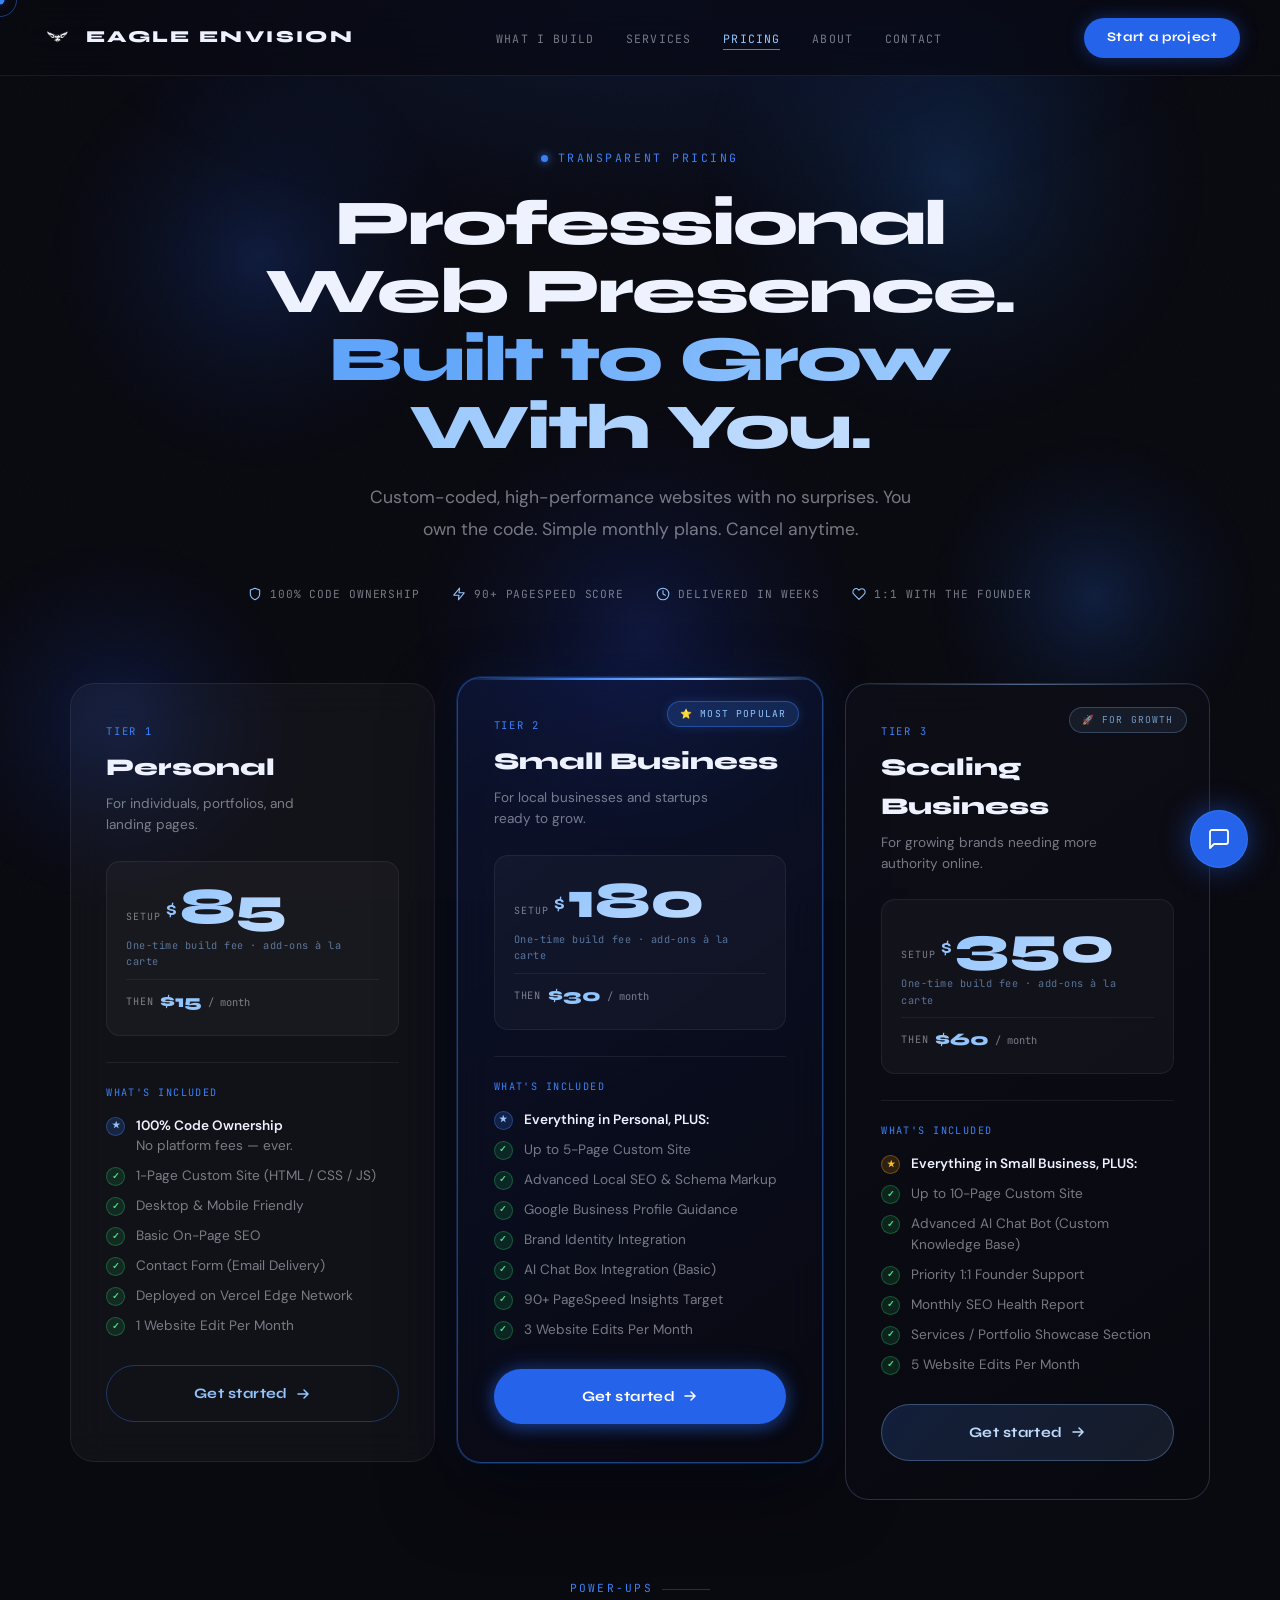
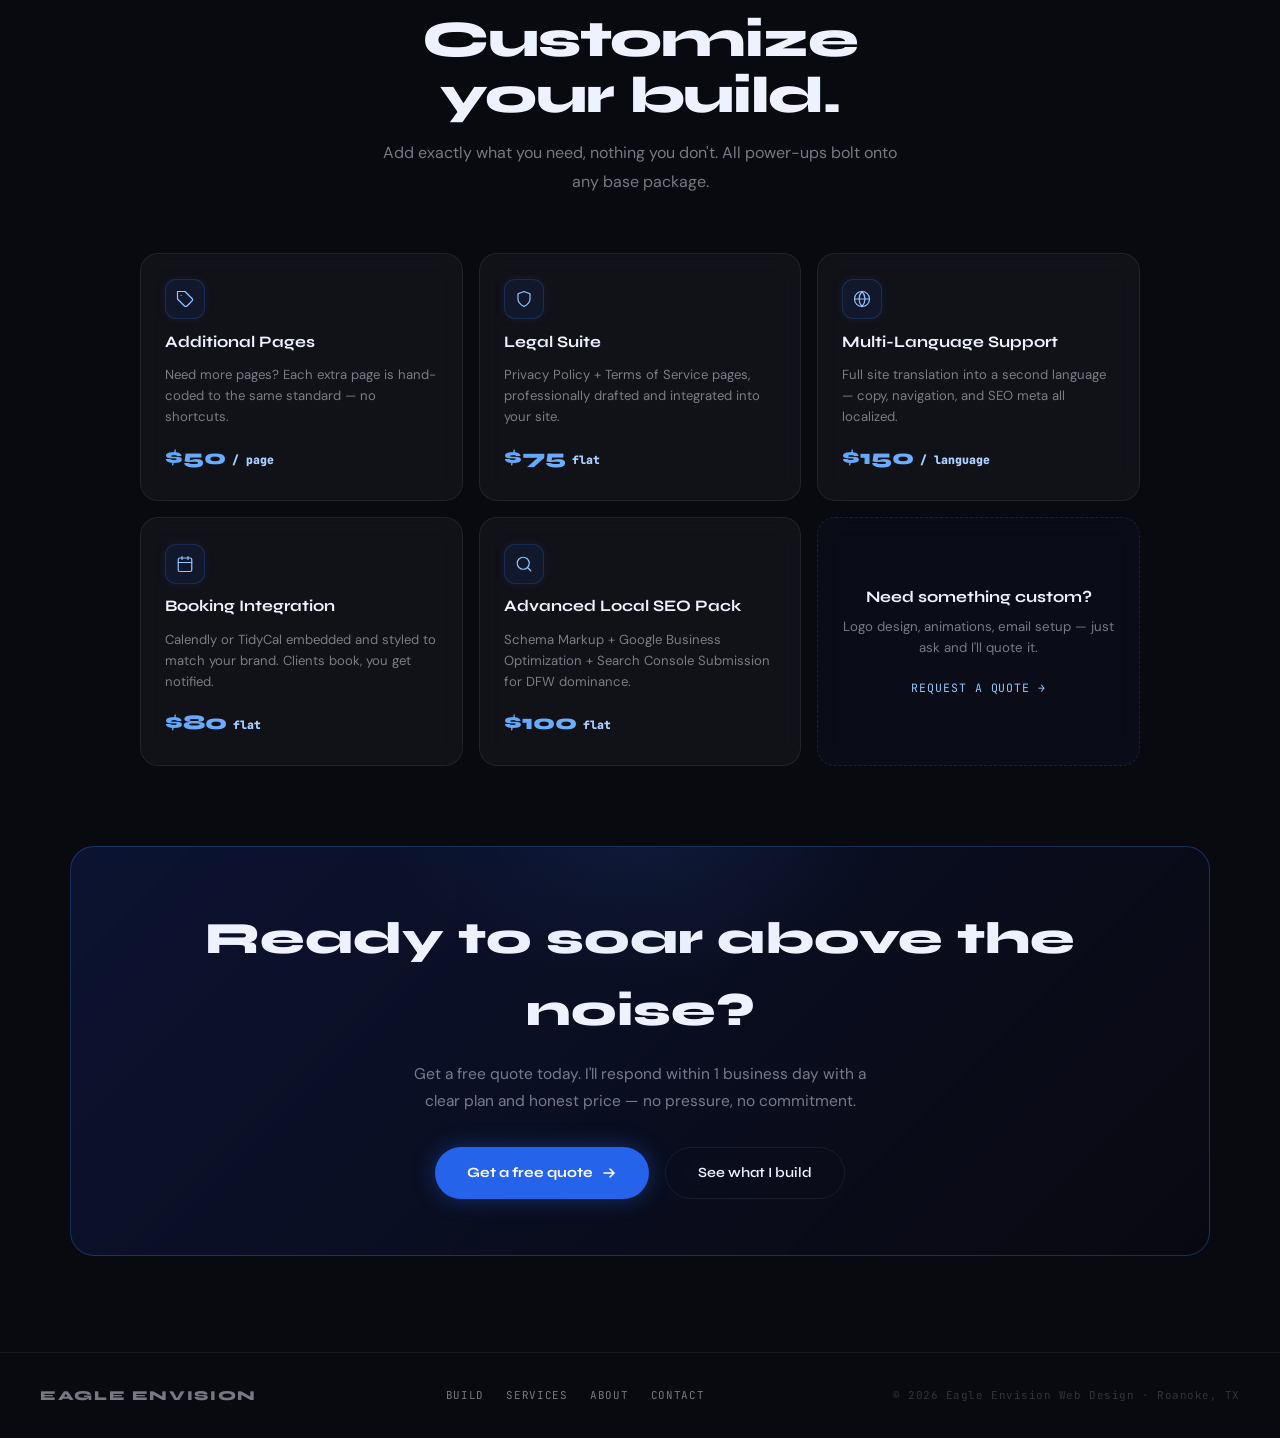
==== commit f20c127e: "Add files via upload" ====
--- a/pricing.html
+++ b/pricing.html
@@ -64,224 +64,250 @@
 /* ─── PLANS ─────────────────────────────────────── */
 .plans-section { padding: 0 2.5rem 5rem; }
 .plans-grid {
-  display: grid; grid-template-columns: 1fr 1fr;
-  gap: 1.5rem; max-width: 900px; margin: 0 auto;
+  display: grid;
+  grid-template-columns: repeat(3, 1fr);
+  gap: 1.4rem;
+  max-width: 1140px;
+  margin: 0 auto;
+  align-items: start;
 }
 
 .plan-card {
   background: var(--glass); backdrop-filter: blur(18px);
   border: 1px solid var(--border); border-radius: 24px;
-  padding: 2.6rem 2.4rem; position: relative; overflow: hidden;
+  padding: 2.4rem 2.2rem; position: relative; overflow: hidden;
   display: flex; flex-direction: column;
   transition: transform .35s cubic-bezier(.22,1,.36,1), box-shadow .35s, border-color .3s;
 }
 .plan-card:hover { transform: translateY(-8px); box-shadow: 0 32px 64px rgba(0,0,0,.55); }
+
+/* Featured middle card */
 .plan-card.featured {
-  border-color: rgba(59,130,246,.38);
-  background: linear-gradient(145deg, rgba(26,68,204,.12), rgba(9,9,16,.65));
-}
+  border-color: rgba(59,130,246,.45);
+  background: linear-gradient(145deg, rgba(26,68,204,.15), rgba(9,9,16,.75));
+  transform: translateY(-6px);
+  box-shadow: 0 0 0 1px rgba(59,130,246,.2), 0 30px 70px rgba(0,0,0,.5), 0 0 60px rgba(37,99,235,.12);
+}
+.plan-card.featured:hover { transform: translateY(-14px); box-shadow: 0 40px 80px rgba(0,0,0,.65), 0 0 50px rgba(59,130,246,.18); }
 .plan-card.featured::before {
-  content:''; position:absolute; inset:0; border-radius:24px;
-  box-shadow: inset 0 0 0 1px rgba(59,130,246,.25), 0 0 60px rgba(59,130,246,.08);
-  pointer-events:none;
-}
-.plan-card.featured:hover { box-shadow: 0 32px 64px rgba(0,0,0,.55), 0 0 40px rgba(59,130,246,.12); }
+  content: ''; position: absolute; top: 0; left: 0; right: 0; height: 2px;
+  background: linear-gradient(to right, transparent, #3B82F6, #93C5FD, transparent);
+}
+
+/* Top tier card accent */
+.plan-card.top-tier {
+  border-color: rgba(147,197,253,.2);
+  background: linear-gradient(145deg, rgba(14,14,24,.9), rgba(9,9,16,.9));
+}
+.plan-card.top-tier::before {
+  content: ''; position: absolute; top: 0; left: 0; right: 0; height: 1px;
+  background: linear-gradient(to right, transparent, rgba(147,197,253,.5), transparent);
+}
 
 .plan-ribbon {
   position: absolute; top: 1.4rem; right: 1.4rem;
-  font-family: var(--font-mono); font-size: .62rem; letter-spacing: .12em;
+  font-family: var(--font-mono); font-size: .6rem; letter-spacing: .12em;
   padding: .28rem .75rem; border-radius: 50px; text-transform: uppercase;
-  background: rgba(59,130,246,.18); border: 1px solid rgba(59,130,246,.38); color: var(--blue-light);
-}
-
-.plan-type { font-family:var(--font-mono);font-size:.68rem;letter-spacing:.16em;color:var(--blue-bright);text-transform:uppercase;margin-bottom:.7rem; }
-.plan-name { font-family:var(--font-head);font-size:1.6rem;font-weight:800;margin-bottom:.4rem; }
-.plan-tagline { font-size:.88rem;color:var(--muted);margin-bottom:1.8rem;line-height:1.55; }
-
-.plan-price-row { display:flex;align-items:flex-end;gap:.2rem;margin-bottom:.3rem; }
-.price-dollar { font-family:var(--font-head);font-size:1.5rem;font-weight:700;color:var(--blue-light);padding-bottom:.5rem; }
+}
+.plan-ribbon.popular {
+  background: rgba(59,130,246,.2); border: 1px solid rgba(59,130,246,.45); color: var(--blue-light);
+  box-shadow: 0 0 12px rgba(59,130,246,.2);
+}
+.plan-ribbon.pro {
+  background: rgba(147,197,253,.08); border: 1px solid rgba(147,197,253,.25); color: rgba(147,197,253,.75);
+}
+
+.plan-type {
+  font-family: var(--font-mono); font-size: .66rem; letter-spacing: .16em;
+  color: var(--blue-bright); text-transform: uppercase; margin-bottom: .6rem;
+}
+.plan-name {
+  font-family: var(--font-head); font-size: 1.5rem; font-weight: 800; margin-bottom: .35rem;
+}
+.plan-tagline {
+  font-size: .85rem; color: var(--muted); margin-bottom: 1.6rem; line-height: 1.55;
+  padding-right: 4rem; /* avoid ribbon overlap */
+}
+
+/* Pricing block */
+.plan-pricing {
+  margin-bottom: 1.6rem;
+  padding: 1.2rem;
+  background: rgba(255,255,255,.03);
+  border: 1px solid rgba(255,255,255,.06);
+  border-radius: 14px;
+}
+.price-setup-row {
+  display: flex; align-items: flex-end; gap: .2rem; margin-bottom: .35rem;
+}
+.price-setup-label {
+  font-family: var(--font-mono); font-size: .62rem; letter-spacing: .1em;
+  color: var(--muted); text-transform: uppercase; padding-bottom: .5rem; margin-right: .1rem;
+}
+.price-dollar {
+  font-family: var(--font-head); font-size: 1.2rem; font-weight: 700;
+  color: var(--blue-light); padding-bottom: .45rem;
+}
 .price-amount {
-  font-family:var(--font-head);font-size:clamp(3.2rem,5.5vw,4.2rem);font-weight:800;line-height:1;
-  background:linear-gradient(135deg,#93C5FD,#BFDBFE);
-  -webkit-background-clip:text;-webkit-text-fill-color:transparent;background-clip:text;
-}
-.price-note { font-family:var(--font-mono);font-size:.68rem;color:var(--muted);margin-bottom:1.6rem;letter-spacing:.04em; }
-
-.plan-divider { height:1px;background:var(--border);margin:1.4rem 0; }
-
-.checklist-label { font-family:var(--font-mono);font-size:.65rem;letter-spacing:.14em;color:var(--blue-bright);text-transform:uppercase;margin-bottom:.9rem; }
-.checklist { list-style:none;display:flex;flex-direction:column;gap:.65rem;margin-bottom:1.8rem; }
-.checklist li { display:flex;align-items:flex-start;gap:.75rem;font-size:.87rem;line-height:1.5; }
-.checklist li .ck { width:19px;height:19px;border-radius:50%;flex-shrink:0;margin-top:1px;display:flex;align-items:center;justify-content:center;font-size:.6rem;font-weight:800; }
-.ck-yes  { background:rgba(34,197,94,.14);border:1px solid rgba(34,197,94,.35);color:#4ade80; }
-.ck-star { background:rgba(59,130,246,.18);border:1px solid rgba(59,130,246,.38);color:var(--blue-light); }
-.checklist li .li-text { color:var(--muted); }
-.checklist li .li-text strong { color:var(--white);font-weight:600;display:block; }
-
-.maint-pill {
-  display:flex;align-items:center;gap:.6rem;padding:.7rem 1rem;
-  background:rgba(255,255,255,.03);border:1px solid var(--border);border-radius:11px;
-  font-size:.83rem;color:var(--muted);margin-bottom:1.8rem;
-}
-.maint-pill svg { width:14px;height:14px;stroke:var(--blue-light);fill:none;stroke-width:1.5;stroke-linecap:round;flex-shrink:0; }
-.maint-pill .mv { font-family:var(--font-head);font-weight:700;color:var(--white); }
+  font-family: var(--font-head);
+  font-size: clamp(2.6rem,4vw,3.4rem);
+  font-weight: 800; line-height: 1;
+  background: linear-gradient(135deg, #93C5FD, #BFDBFE);
+  -webkit-background-clip: text; -webkit-text-fill-color: transparent; background-clip: text;
+}
+.price-setup-note {
+  font-family: var(--font-mono); font-size: .64rem;
+  color: rgba(147,197,253,.55); letter-spacing: .05em;
+}
+.price-monthly-row {
+  display: flex; align-items: center; gap: .4rem;
+  margin-top: .5rem; padding-top: .5rem;
+  border-top: 1px solid rgba(255,255,255,.06);
+}
+.price-monthly-tag {
+  font-family: var(--font-mono); font-size: .64rem; letter-spacing: .08em;
+  color: var(--muted); text-transform: uppercase;
+}
+.price-monthly-amt {
+  font-family: var(--font-head); font-size: 1.1rem; font-weight: 800;
+  color: var(--blue-light);
+}
+.price-monthly-freq {
+  font-family: var(--font-mono); font-size: .65rem; color: var(--muted);
+}
+
+.plan-divider { height: 1px; background: var(--border); margin: 0 0 1.4rem; }
+
+.checklist-label {
+  font-family: var(--font-mono); font-size: .64rem; letter-spacing: .14em;
+  color: var(--blue-bright); text-transform: uppercase; margin-bottom: .9rem;
+}
+.checklist {
+  list-style: none; display: flex; flex-direction: column;
+  gap: .6rem; margin-bottom: 1.8rem; flex: 1;
+}
+.checklist li {
+  display: flex; align-items: flex-start; gap: .7rem;
+  font-size: .85rem; line-height: 1.5;
+}
+.checklist li .ck {
+  width: 19px; height: 19px; border-radius: 50%; flex-shrink: 0;
+  margin-top: 1px; display: flex; align-items: center;
+  justify-content: center; font-size: .58rem; font-weight: 800;
+}
+.ck-yes  { background: rgba(34,197,94,.14); border: 1px solid rgba(34,197,94,.35); color: #4ade80; }
+.ck-star { background: rgba(59,130,246,.18); border: 1px solid rgba(59,130,246,.38); color: var(--blue-light); }
+.ck-gold { background: rgba(245,158,11,.15); border: 1px solid rgba(245,158,11,.35); color: #fbbf24; }
+.checklist li .li-text { color: var(--muted); }
+.checklist li .li-text strong { color: var(--white); font-weight: 600; display: block; }
 
 .plan-cta { margin-top: auto; }
 .btn-plan {
-  width:100%;padding:1rem;font-family:var(--font-head);font-size:.92rem;font-weight:700;
-  border-radius:50px;cursor:none;text-decoration:none;letter-spacing:.03em;
-  display:flex;align-items:center;justify-content:center;gap:.45rem;
-  transition:all .28s cubic-bezier(.22,1,.36,1);border:none;
-}
-.btn-plan.outline { background:transparent;border:1px solid rgba(59,130,246,.35);color:var(--blue-light); }
-.btn-plan.outline:hover { background:var(--blue-pale);border-color:var(--blue-bright);transform:translateY(-2px);box-shadow:0 0 20px rgba(59,130,246,.15); }
-.btn-plan.solid { background:var(--blue-mid);color:#fff;box-shadow:0 0 22px var(--blue-glow),0 4px 15px rgba(37,99,235,.35); }
-.btn-plan.solid:hover { background:var(--blue-bright);box-shadow:0 0 38px rgba(59,130,246,.65),0 6px 20px rgba(59,130,246,.4);transform:translateY(-2px); }
+  width: 100%; padding: 1rem;
+  font-family: var(--font-head); font-size: .9rem; font-weight: 700;
+  border-radius: 50px; cursor: none; text-decoration: none; letter-spacing: .03em;
+  display: flex; align-items: center; justify-content: center; gap: .45rem;
+  transition: all .28s cubic-bezier(.22,1,.36,1); border: none;
+}
+.btn-plan.outline {
+  background: transparent;
+  border: 1px solid rgba(59,130,246,.35); color: var(--blue-light);
+}
+.btn-plan.outline:hover {
+  background: var(--blue-pale); border-color: var(--blue-bright);
+  transform: translateY(-2px); box-shadow: 0 0 20px rgba(59,130,246,.15);
+}
+.btn-plan.solid {
+  background: var(--blue-mid); color: #fff;
+  box-shadow: 0 0 22px var(--blue-glow), 0 4px 15px rgba(37,99,235,.35);
+}
+.btn-plan.solid:hover {
+  background: var(--blue-bright);
+  box-shadow: 0 0 38px rgba(59,130,246,.65), 0 6px 20px rgba(59,130,246,.4);
+  transform: translateY(-2px);
+}
+.btn-plan.top {
+  background: linear-gradient(135deg, rgba(59,130,246,.18), rgba(147,197,253,.1));
+  border: 1px solid rgba(147,197,253,.3); color: #BFDBFE;
+}
+.btn-plan.top:hover {
+  background: linear-gradient(135deg, rgba(59,130,246,.3), rgba(147,197,253,.18));
+  border-color: rgba(147,197,253,.55); transform: translateY(-2px);
+  box-shadow: 0 0 24px rgba(147,197,253,.15);
+}
 
 /* ─── ADD-ONS ────────────────────────────────────── */
 .addons-section { padding: 0 2.5rem 5rem; }
-.addons-header { text-align:center;max-width:580px;margin:0 auto 3rem; }
+.addons-header { text-align: center; max-width: 580px; margin: 0 auto 3rem; }
 .addons-grid {
-  display: grid; grid-template-columns: repeat(3,1fr);
+  display: grid; grid-template-columns: repeat(3, 1fr);
   gap: 1rem; max-width: 1000px; margin: 0 auto;
 }
 
 .addon-card {
-  background:var(--glass);backdrop-filter:blur(12px);
-  border:1px solid var(--border);border-radius:var(--radius);
-  padding:1.6rem 1.5rem;display:flex;flex-direction:column;gap:.6rem;
-  transition:border-color .3s,transform .28s,box-shadow .3s;
-  position:relative;overflow:hidden;
+  background: var(--glass); backdrop-filter: blur(12px);
+  border: 1px solid var(--border); border-radius: var(--radius);
+  padding: 1.6rem 1.5rem; display: flex; flex-direction: column; gap: .6rem;
+  transition: border-color .3s, transform .28s, box-shadow .3s;
+  position: relative; overflow: hidden;
 }
 .addon-card::before {
-  content:'';position:absolute;top:0;left:0;right:0;height:1px;
-  background:linear-gradient(to right,transparent,var(--blue-bright),transparent);
-  opacity:0;transition:opacity .3s;
-}
-.addon-card:hover { border-color:rgba(59,130,246,.32);transform:translateY(-4px);box-shadow:0 16px 36px rgba(0,0,0,.42); }
-.addon-card:hover::before { opacity:1; }
+  content: ''; position: absolute; top: 0; left: 0; right: 0; height: 1px;
+  background: linear-gradient(to right, transparent, var(--blue-bright), transparent);
+  opacity: 0; transition: opacity .3s;
+}
+.addon-card:hover { border-color: rgba(59,130,246,.32); transform: translateY(-4px); box-shadow: 0 16px 36px rgba(0,0,0,.42); }
+.addon-card:hover::before { opacity: 1; }
 
 .addon-icon {
-  width:40px;height:40px;border-radius:11px;
-  background:var(--blue-pale);border:1px solid rgba(59,130,246,.2);
-  display:flex;align-items:center;justify-content:center;
-  box-shadow:0 0 10px rgba(59,130,246,.1);
-}
-.addon-icon svg { width:18px;height:18px;stroke:var(--blue-light);fill:none;stroke-width:1.6;stroke-linecap:round;stroke-linejoin:round; }
-.addon-name  { font-family:var(--font-head);font-size:1rem;font-weight:700; }
-.addon-desc  { font-size:.82rem;color:var(--muted);line-height:1.6;flex:1; }
+  width: 40px; height: 40px; border-radius: 11px;
+  background: var(--blue-pale); border: 1px solid rgba(59,130,246,.2);
+  display: flex; align-items: center; justify-content: center;
+  box-shadow: 0 0 10px rgba(59,130,246,.1);
+}
+.addon-icon svg { width: 18px; height: 18px; stroke: var(--blue-light); fill: none; stroke-width: 1.6; stroke-linecap: round; stroke-linejoin: round; }
+.addon-name  { font-family: var(--font-head); font-size: 1rem; font-weight: 700; }
+.addon-desc  { font-size: .82rem; color: var(--muted); line-height: 1.6; flex: 1; }
 .addon-price {
-  font-family:var(--font-head);font-size:1.3rem;font-weight:800;margin-top:.3rem;
-  background:linear-gradient(135deg,#60A5FA,#93C5FD);
-  -webkit-background-clip:text;-webkit-text-fill-color:transparent;background-clip:text;
-}
-.addon-freq { font-family:var(--font-mono);font-size:.72rem;color:var(--muted);-webkit-text-fill-color:var(--muted); }
-
-/* ─── COMPARISON ─────────────────────────────────── */
-.compare-section { padding: 0 2.5rem 5rem; }
-.compare-header  { text-align:center;max-width:580px;margin:0 auto 3rem; }
-
-.compare-wrap {
-  max-width:900px;margin:0 auto;
-  background:var(--glass);backdrop-filter:blur(16px);
-  border:1px solid var(--border);border-radius:24px;overflow:hidden;
-}
-.compare-table { width:100%;border-collapse:collapse; }
-.compare-table thead tr { background:rgba(37,99,235,.08);border-bottom:1px solid rgba(59,130,246,.18); }
-.compare-table th {
-  padding:1.2rem 1.5rem;text-align:left;
-  font-family:var(--font-head);font-size:.88rem;font-weight:700;color:var(--white);
-}
-.compare-table th:not(:first-child) { text-align:center; }
-.compare-table th.col-lbl { font-family:var(--font-mono);font-size:.68rem;letter-spacing:.1em;text-transform:uppercase;color:var(--muted);font-weight:400; }
-.compare-table td { padding:.85rem 1.5rem;font-size:.87rem;border-bottom:1px solid var(--border);vertical-align:middle; }
-.compare-table td:first-child { color:var(--muted); }
-.compare-table td:not(:first-child) { text-align:center;font-weight:600; }
-.compare-table tr.cat-row td {
-  font-family:var(--font-mono);font-size:.64rem;letter-spacing:.14em;
-  text-transform:uppercase;color:var(--blue-bright);
-  background:rgba(59,130,246,.05);border-bottom:1px solid rgba(59,130,246,.1);
-  padding:.6rem 1.5rem;
-}
-.compare-table tr:last-child td { border-bottom:none; }
-.compare-table tr:not(.cat-row):hover td { background:rgba(59,130,246,.03); }
-.val-yes  { color:#4ade80 !important; }
-.val-no   { color:rgba(238,242,255,.2) !important;font-weight:400 !important; }
-.val-blue { color:var(--blue-light) !important; }
-.val-muted{ color:var(--muted) !important;font-weight:400 !important; }
-
-/* ─── MAINTENANCE ────────────────────────────────── */
-.maint-section { padding: 0 2.5rem 5rem; }
-.maint-inner {
-  max-width:900px;margin:0 auto;
-  display:grid;grid-template-columns:1fr 1fr;gap:1.5rem;
-}
-
-.maint-card {
-  background:var(--glass);backdrop-filter:blur(14px);
-  border:1px solid var(--border);border-radius:24px;padding:2.4rem;
-  transition:border-color .3s,transform .3s;
-}
-.maint-card:hover { border-color:rgba(59,130,246,.28);transform:translateY(-5px); }
-.maint-card.peace { border-color:rgba(59,130,246,.3);background:linear-gradient(145deg,rgba(26,68,204,.1),rgba(9,9,16,.6)); }
-
-.maint-tag { font-family:var(--font-mono);font-size:.66rem;letter-spacing:.16em;text-transform:uppercase;color:var(--blue-bright);margin-bottom:.9rem;display:flex;align-items:center;gap:.5rem; }
-.maint-tag .tdot { width:6px;height:6px;border-radius:50%;background:var(--blue-bright);box-shadow:0 0 6px var(--blue-bright); }
-.maint-title { font-family:var(--font-head);font-size:1.4rem;font-weight:800;margin-bottom:.6rem; }
-.maint-desc  { font-size:.88rem;color:var(--muted);line-height:1.75;margin-bottom:1.5rem; }
-
-.onetime-prices { display:flex;flex-direction:column;gap:.7rem;margin-bottom:1.6rem; }
-.price-tier {
-  display:flex;align-items:center;justify-content:space-between;
-  padding:.8rem 1rem;background:rgba(255,255,255,.03);
-  border:1px solid var(--border);border-radius:10px;
-}
-.tier-name  { font-size:.88rem;color:var(--white);font-weight:500; }
-.tier-price { font-family:var(--font-head);font-size:1.1rem;font-weight:800;color:var(--blue-light); }
-
-.peace-prices { display:flex;gap:1.8rem;flex-wrap:wrap;margin-bottom:1.5rem; }
-.peace-prices > div { }
-.pp-label { font-family:var(--font-mono);font-size:.64rem;letter-spacing:.12em;text-transform:uppercase;color:var(--muted);margin-bottom:.3rem; }
-.pp-row   { display:flex;align-items:flex-end;gap:.2rem; }
-.pp-dollar{ font-family:var(--font-head);font-size:1rem;font-weight:700;color:var(--blue-light);padding-bottom:.35rem; }
-.pp-amount{ font-family:var(--font-head);font-size:2.4rem;font-weight:800;line-height:1;background:linear-gradient(135deg,#93C5FD,#BFDBFE);-webkit-background-clip:text;-webkit-text-fill-color:transparent;background-clip:text; }
-.pp-freq  { font-family:var(--font-mono);font-size:.7rem;color:var(--muted);padding-bottom:.4rem; }
-
-.maint-list { list-style:none;display:flex;flex-direction:column;gap:.6rem; }
-.maint-list li { display:flex;align-items:center;gap:.65rem;font-size:.86rem;color:var(--muted); }
-.maint-list li svg { width:14px;height:14px;stroke:#4ade80;fill:none;stroke-width:2;stroke-linecap:round;stroke-linejoin:round;flex-shrink:0; }
-
-/* ─── BOTTOM CTA STRIP ───────────────────────────── */
+  font-family: var(--font-head); font-size: 1.3rem; font-weight: 800; margin-top: .3rem;
+  background: linear-gradient(135deg, #60A5FA, #93C5FD);
+  -webkit-background-clip: text; -webkit-text-fill-color: transparent; background-clip: text;
+}
+.addon-freq { font-family: var(--font-mono); font-size: .72rem; color: var(--muted); -webkit-text-fill-color: var(--muted); }
+
+/* ─── BOTTOM CTA ──────────────────────────────────── */
 .cta-strip { padding: 0 2.5rem 6rem; }
 .cta-inner {
-  max-width:900px;margin:0 auto;
-  background:linear-gradient(135deg,rgba(26,68,204,.18),rgba(9,9,16,.7));
-  border:1px solid rgba(59,130,246,.3);border-radius:24px;
-  padding:3.5rem;text-align:center;position:relative;overflow:hidden;
+  max-width: 1140px; margin: 0 auto;
+  background: linear-gradient(135deg, rgba(26,68,204,.18), rgba(9,9,16,.7));
+  border: 1px solid rgba(59,130,246,.3); border-radius: 24px;
+  padding: 3.5rem; text-align: center; position: relative; overflow: hidden;
 }
 .cta-inner::before {
-  content:'';position:absolute;top:-40%;left:50%;transform:translateX(-50%);
-  width:500px;height:300px;border-radius:50%;
-  background:radial-gradient(ellipse,rgba(59,130,246,.09),transparent 70%);pointer-events:none;
-}
-.cta-inner h2 { font-family:var(--font-head);font-size:clamp(1.8rem,3.5vw,2.8rem);font-weight:800;margin-bottom:.9rem; }
-.cta-inner p  { color:var(--muted);max-width:480px;margin:0 auto 2rem;line-height:1.75;font-size:.97rem; }
-.cta-btns { display:flex;gap:1rem;justify-content:center;flex-wrap:wrap; }
+  content: ''; position: absolute; top: -40%; left: 50%; transform: translateX(-50%);
+  width: 500px; height: 300px; border-radius: 50%;
+  background: radial-gradient(ellipse, rgba(59,130,246,.09), transparent 70%); pointer-events: none;
+}
+.cta-inner h2 { font-family: var(--font-head); font-size: clamp(1.8rem,3.5vw,2.8rem); font-weight: 800; margin-bottom: .9rem; }
+.cta-inner p  { color: var(--muted); max-width: 480px; margin: 0 auto 2rem; line-height: 1.75; font-size: .97rem; }
+.cta-btns { display: flex; gap: 1rem; justify-content: center; flex-wrap: wrap; }
 
 /* ─── RESPONSIVE ─────────────────────────────────── */
-@media (max-width:900px) {
-  .addons-grid { grid-template-columns:1fr 1fr; }
-  .maint-inner { grid-template-columns:1fr; }
-}
-@media (max-width:680px) {
-  .pricing-hero { padding:8rem 1.4rem 4rem; }
-  .plans-section,.addons-section,.compare-section,.maint-section,.cta-strip { padding-left:1.4rem;padding-right:1.4rem; }
-  .plans-grid  { grid-template-columns:1fr; }
-  .addons-grid { grid-template-columns:1fr; }
-  .compare-table th,.compare-table td { padding:.7rem .9rem;font-size:.78rem; }
-  .hero-trust  { gap:1rem; }
-  .cta-inner   { padding:2.4rem 1.5rem; }
-  .cta-btns    { flex-direction:column;align-items:center; }
+@media (max-width: 1000px) {
+  .plans-grid { grid-template-columns: 1fr 1fr; }
+  .plan-card.featured { transform: none; }
+  .plan-card.featured:hover { transform: translateY(-8px); }
+  .addons-grid { grid-template-columns: 1fr 1fr; }
+}
+@media (max-width: 680px) {
+  .pricing-hero { padding: 8rem 1.4rem 4rem; }
+  .plans-section, .addons-section, .cta-strip { padding-left: 1.4rem; padding-right: 1.4rem; }
+  .plans-grid  { grid-template-columns: 1fr; }
+  .addons-grid { grid-template-columns: 1fr; }
+  .hero-trust  { gap: 1rem; }
+  .cta-inner   { padding: 2.4rem 1.5rem; }
+  .cta-btns    { flex-direction: column; align-items: center; }
+  .plan-tagline { padding-right: 4.5rem; }
 }
 </style>
 </head>
@@ -320,9 +346,9 @@
   <!-- ══ HERO ═══════════════════════════════════════ -->
   <div class="pricing-hero">
     <div class="hero-eyebrow"><span class="pulse"></span> Transparent Pricing</div>
-    <h1 class="hero-h1">Professional Web Presence.<br><span class="grad">AI-Powered Speed.</span></h1>
-    <p class="hero-sub">Custom-coded, high-performance websites starting at a fraction of agency costs. You own the code. No subscriptions. No surprises.</p>
-    <div class="hero-trust">
+    <h1 class="hero-h1 reveal">Professional Web Presence.<br><span class="grad">Built to Grow With You.</span></h1>
+    <p class="hero-sub reveal">Custom-coded, high-performance websites with no surprises. You own the code. Simple monthly plans. Cancel anytime.</p>
+    <div class="hero-trust reveal">
       <div class="trust-item">
         <svg viewBox="0 0 24 24"><path d="M12 22s8-4 8-10V5l-8-3-8 3v7c0 6 8 10 8 10z"/></svg>
         100% Code Ownership
@@ -346,30 +372,41 @@
   <div class="plans-section">
     <div class="plans-grid">
 
-      <!-- Personal -->
+      <!-- ── Tier 1: Personal ── -->
       <div class="plan-card tilt-card reveal">
-        <div class="plan-type">Personal</div>
-        <div class="plan-name">Personal Website</div>
-        <p class="plan-tagline">Perfect for portfolios, resumes, or single-page landing pages.</p>
-        <div class="plan-price-row"><span class="price-dollar">$</span><span class="price-amount">85</span></div>
-        <p class="price-note">One-time build price · Add-ons à la carte</p>
+        <div class="plan-type">Tier 1</div>
+        <div class="plan-name">Personal</div>
+        <p class="plan-tagline">For individuals, portfolios, and landing pages.</p>
+
+        <div class="plan-pricing">
+          <div class="price-setup-row">
+            <span class="price-setup-label">Setup</span>
+            <span class="price-dollar">$</span>
+            <span class="price-amount">85</span>
+          </div>
+          <div class="price-setup-note">One-time build fee · add-ons à la carte</div>
+          <div class="price-monthly-row">
+            <span class="price-monthly-tag">then</span>
+            <span class="price-monthly-amt">$15</span>
+            <span class="price-monthly-freq">/ month</span>
+          </div>
+        </div>
+
         <div class="plan-divider"></div>
         <div class="checklist-label">What's included</div>
         <ul class="checklist">
-          <li><span class="ck ck-star">★</span><span class="li-text"><strong>100% Code Ownership — No Monthly Platform Fees</strong>Your files, your server, yours forever.</span></li>
-          <li><span class="ck ck-yes">✓</span><span class="li-text">Custom HTML / CSS / JavaScript build</span></li>
-          <li><span class="ck ck-yes">✓</span><span class="li-text">Hero section + call-to-action</span></li>
-          <li><span class="ck ck-yes">✓</span><span class="li-text">About & FAQ sections</span></li>
-          <li><span class="ck ck-yes">✓</span><span class="li-text">Contact form — delivers to your inbox</span></li>
-          <li><span class="ck ck-yes">✓</span><span class="li-text">Fully mobile responsive</span></li>
-          <li><span class="ck ck-yes">✓</span><span class="li-text">Basic local SEO foundation</span></li>
+          <li>
+            <span class="ck ck-star">★</span>
+            <span class="li-text"><strong>100% Code Ownership</strong>No platform fees — ever.</span>
+          </li>
+          <li><span class="ck ck-yes">✓</span><span class="li-text">1-Page Custom Site (HTML / CSS / JS)</span></li>
+          <li><span class="ck ck-yes">✓</span><span class="li-text">Desktop & Mobile Friendly</span></li>
+          <li><span class="ck ck-yes">✓</span><span class="li-text">Basic On-Page SEO</span></li>
+          <li><span class="ck ck-yes">✓</span><span class="li-text">Contact Form (Email Delivery)</span></li>
           <li><span class="ck ck-yes">✓</span><span class="li-text">Deployed on Vercel Edge Network</span></li>
-          <li><span class="ck ck-yes">✓</span><span class="li-text">1 round of revisions included</span></li>
+          <li><span class="ck ck-yes">✓</span><span class="li-text">1 Website Edit Per Month</span></li>
         </ul>
-        <div class="maint-pill">
-          <svg viewBox="0 0 24 24"><circle cx="12" cy="12" r="10"/><path d="M12 6v6l4 2"/></svg>
-          Optional maintenance: <span class="mv">&nbsp;$15 / mo</span>
-        </div>
+
         <div class="plan-cta">
           <a href="contact.html" class="btn-plan outline">
             Get started
@@ -378,33 +415,43 @@
         </div>
       </div>
 
-      <!-- Small Business -->
+      <!-- ── Tier 2: Small Business (Featured) ── -->
       <div class="plan-card featured tilt-card reveal">
-        <div class="plan-ribbon">⭐ Most Popular</div>
-        <div class="plan-type">Small Business</div>
-        <div class="plan-name">Business Website</div>
-        <p class="plan-tagline">A complete digital foundation for local businesses and startups.</p>
-        <div class="plan-price-row"><span class="price-dollar">$</span><span class="price-amount">180</span></div>
-        <p class="price-note">One-time build price · Add-ons à la carte</p>
+        <div class="plan-ribbon popular">⭐ Most Popular</div>
+        <div class="plan-type">Tier 2</div>
+        <div class="plan-name">Small Business</div>
+        <p class="plan-tagline">For local businesses and startups ready to grow.</p>
+
+        <div class="plan-pricing">
+          <div class="price-setup-row">
+            <span class="price-setup-label">Setup</span>
+            <span class="price-dollar">$</span>
+            <span class="price-amount">180</span>
+          </div>
+          <div class="price-setup-note">One-time build fee · add-ons à la carte</div>
+          <div class="price-monthly-row">
+            <span class="price-monthly-tag">then</span>
+            <span class="price-monthly-amt">$30</span>
+            <span class="price-monthly-freq">/ month</span>
+          </div>
+        </div>
+
         <div class="plan-divider"></div>
         <div class="checklist-label">What's included</div>
         <ul class="checklist">
-          <li><span class="ck ck-star">★</span><span class="li-text"><strong>100% Code Ownership — No Monthly Platform Fees</strong>Your files, your server, yours forever.</span></li>
-          <li><span class="ck ck-yes">✓</span><span class="li-text">Everything in Personal</span></li>
-          <li><span class="ck ck-yes">✓</span><span class="li-text">Multi-page site — up to 5 pages</span></li>
-          <li><span class="ck ck-yes">✓</span><span class="li-text">Brand identity integration</span></li>
-          <li><span class="ck ck-yes">✓</span><span class="li-text">Services / portfolio showcase section</span></li>
-          <li><span class="ck ck-yes">✓</span><span class="li-text">Advanced local SEO + meta setup</span></li>
-          <li><span class="ck ck-yes">✓</span><span class="li-text">Google Business setup guidance</span></li>
-          <li><span class="ck ck-yes">✓</span><span class="li-text">Deployed on Vercel Edge Network</span></li>
-          <li><span class="ck ck-yes">✓</span><span class="li-text">90+ PageSpeed Insights target</span></li>
-          <li><span class="ck ck-yes">✓</span><span class="li-text">Priority 1:1 founder support</span></li>
-          <li><span class="ck ck-yes">✓</span><span class="li-text">2 rounds of revisions included</span></li>
+          <li>
+            <span class="ck ck-star">★</span>
+            <span class="li-text"><strong>Everything in Personal, PLUS:</strong></span>
+          </li>
+          <li><span class="ck ck-yes">✓</span><span class="li-text">Up to 5-Page Custom Site</span></li>
+          <li><span class="ck ck-yes">✓</span><span class="li-text">Advanced Local SEO & Schema Markup</span></li>
+          <li><span class="ck ck-yes">✓</span><span class="li-text">Google Business Profile Guidance</span></li>
+          <li><span class="ck ck-yes">✓</span><span class="li-text">Brand Identity Integration</span></li>
+          <li><span class="ck ck-yes">✓</span><span class="li-text">AI Chat Box Integration (Basic)</span></li>
+          <li><span class="ck ck-yes">✓</span><span class="li-text">90+ PageSpeed Insights Target</span></li>
+          <li><span class="ck ck-yes">✓</span><span class="li-text">3 Website Edits Per Month</span></li>
         </ul>
-        <div class="maint-pill">
-          <svg viewBox="0 0 24 24"><circle cx="12" cy="12" r="10"/><path d="M12 6v6l4 2"/></svg>
-          Optional maintenance: <span class="mv">&nbsp;$30 / mo</span>
-        </div>
+
         <div class="plan-cta">
           <a href="contact.html" class="btn-plan solid">
             Get started
@@ -413,6 +460,50 @@
         </div>
       </div>
 
+      <!-- ── Tier 3: Scaling Business ── -->
+      <div class="plan-card top-tier tilt-card reveal">
+        <div class="plan-ribbon pro">🚀 For Growth</div>
+        <div class="plan-type">Tier 3</div>
+        <div class="plan-name">Scaling Business</div>
+        <p class="plan-tagline">For growing brands needing more authority online.</p>
+
+        <div class="plan-pricing">
+          <div class="price-setup-row">
+            <span class="price-setup-label">Setup</span>
+            <span class="price-dollar">$</span>
+            <span class="price-amount">350</span>
+          </div>
+          <div class="price-setup-note">One-time build fee · add-ons à la carte</div>
+          <div class="price-monthly-row">
+            <span class="price-monthly-tag">then</span>
+            <span class="price-monthly-amt">$60</span>
+            <span class="price-monthly-freq">/ month</span>
+          </div>
+        </div>
+
+        <div class="plan-divider"></div>
+        <div class="checklist-label">What's included</div>
+        <ul class="checklist">
+          <li>
+            <span class="ck ck-gold">★</span>
+            <span class="li-text"><strong>Everything in Small Business, PLUS:</strong></span>
+          </li>
+          <li><span class="ck ck-yes">✓</span><span class="li-text">Up to 10-Page Custom Site</span></li>
+          <li><span class="ck ck-yes">✓</span><span class="li-text">Advanced AI Chat Bot (Custom Knowledge Base)</span></li>
+          <li><span class="ck ck-yes">✓</span><span class="li-text">Priority 1:1 Founder Support</span></li>
+          <li><span class="ck ck-yes">✓</span><span class="li-text">Monthly SEO Health Report</span></li>
+          <li><span class="ck ck-yes">✓</span><span class="li-text">Services / Portfolio Showcase Section</span></li>
+          <li><span class="ck ck-yes">✓</span><span class="li-text">5 Website Edits Per Month</span></li>
+        </ul>
+
+        <div class="plan-cta">
+          <a href="contact.html" class="btn-plan top">
+            Get started
+            <svg width="16" height="16" viewBox="0 0 16 16" fill="none" stroke="currentColor" stroke-width="1.5" stroke-linecap="round"><path d="M3 8h10M9 4l4 4-4 4"/></svg>
+          </a>
+        </div>
+      </div>
+
     </div>
   </div>
 
@@ -421,42 +512,52 @@
     <div class="addons-header">
       <div class="section-tag" style="justify-content:center">Power-Ups</div>
       <h2 class="section-title reveal">Customize your build.</h2>
-      <p class="section-sub reveal" style="text-align:center;margin-inline:auto;">Add exactly what you need, nothing you don't. All power-ups bolt onto either base package.</p>
+      <p class="section-sub reveal" style="text-align:center;margin-inline:auto;">Add exactly what you need, nothing you don't. All power-ups bolt onto any base package.</p>
     </div>
     <div class="addons-grid">
 
       <div class="addon-card tilt-card reveal">
-        <div class="addon-icon"><svg viewBox="0 0 24 24"><path d="M12 2H2v10l9.29 9.29c.94.94 2.48.94 3.42 0l6.58-6.58c.94-.94.94-2.48 0-3.42L12 2z"/><path d="M7 7h.01"/></svg></div>
+        <div class="addon-icon">
+          <svg viewBox="0 0 24 24"><path d="M12 2H2v10l9.29 9.29c.94.94 2.48.94 3.42 0l6.58-6.58c.94-.94.94-2.48 0-3.42L12 2z"/><path d="M7 7h.01"/></svg>
+        </div>
         <div class="addon-name">Additional Pages</div>
-        <p class="addon-desc">Need more than 5 pages? Each extra page is priced individually — same quality, same hand-coded build.</p>
+        <p class="addon-desc">Need more pages? Each extra page is hand-coded to the same standard — no shortcuts.</p>
         <div class="addon-price">$50 <span class="addon-freq">/ page</span></div>
       </div>
 
       <div class="addon-card tilt-card reveal">
-        <div class="addon-icon"><svg viewBox="0 0 24 24"><path d="M12 22s8-4 8-10V5l-8-3-8 3v7c0 6 8 10 8 10z"/></svg></div>
+        <div class="addon-icon">
+          <svg viewBox="0 0 24 24"><path d="M12 22s8-4 8-10V5l-8-3-8 3v7c0 6 8 10 8 10z"/></svg>
+        </div>
         <div class="addon-name">Legal Suite</div>
         <p class="addon-desc">Privacy Policy + Terms of Service pages, professionally drafted and integrated into your site.</p>
         <div class="addon-price">$75 <span class="addon-freq">flat</span></div>
       </div>
 
       <div class="addon-card tilt-card reveal">
-        <div class="addon-icon"><svg viewBox="0 0 24 24"><circle cx="12" cy="12" r="10"/><path d="M2 12h20M12 2a15.3 15.3 0 014 10 15.3 15.3 0 01-4 10 15.3 15.3 0 01-4-10 15.3 15.3 0 014-10z"/></svg></div>
-        <div class="addon-name">Multilingual Support</div>
+        <div class="addon-icon">
+          <svg viewBox="0 0 24 24"><circle cx="12" cy="12" r="10"/><path d="M2 12h20M12 2a15.3 15.3 0 014 10 15.3 15.3 0 01-4 10 15.3 15.3 0 01-4-10 15.3 15.3 0 014-10z"/></svg>
+        </div>
+        <div class="addon-name">Multi-Language Support</div>
         <p class="addon-desc">Full site translation into a second language — copy, navigation, and SEO meta all localized.</p>
         <div class="addon-price">$150 <span class="addon-freq">/ language</span></div>
       </div>
 
       <div class="addon-card tilt-card reveal">
-        <div class="addon-icon"><svg viewBox="0 0 24 24"><rect x="3" y="4" width="18" height="18" rx="2"/><path d="M16 2v4M8 2v4M3 10h18"/></svg></div>
+        <div class="addon-icon">
+          <svg viewBox="0 0 24 24"><rect x="3" y="4" width="18" height="18" rx="2"/><path d="M16 2v4M8 2v4M3 10h18"/></svg>
+        </div>
         <div class="addon-name">Booking Integration</div>
-        <p class="addon-desc">Calendly or TidyCal embedded and styled to match your brand. Clients book, you get the notification.</p>
+        <p class="addon-desc">Calendly or TidyCal embedded and styled to match your brand. Clients book, you get notified.</p>
         <div class="addon-price">$80 <span class="addon-freq">flat</span></div>
       </div>
 
       <div class="addon-card tilt-card reveal">
-        <div class="addon-icon"><svg viewBox="0 0 24 24"><circle cx="11" cy="11" r="8"/><path d="m21 21-4.35-4.35"/></svg></div>
+        <div class="addon-icon">
+          <svg viewBox="0 0 24 24"><circle cx="11" cy="11" r="8"/><path d="m21 21-4.35-4.35"/></svg>
+        </div>
         <div class="addon-name">Advanced Local SEO Pack</div>
-        <p class="addon-desc">Schema Markup + Google Business Optimization + Search Console Submission. Dominate local search.</p>
+        <p class="addon-desc">Schema Markup + Google Business Optimization + Search Console Submission for DFW dominance.</p>
         <div class="addon-price">$100 <span class="addon-freq">flat</span></div>
       </div>
 
@@ -466,102 +567,6 @@
           <p style="font-size:.83rem;color:var(--muted);line-height:1.6;margin-bottom:1rem;">Logo design, animations, email setup — just ask and I'll quote it.</p>
           <a href="contact.html" style="font-family:var(--font-mono);font-size:.72rem;letter-spacing:.08em;color:var(--blue-light);text-decoration:none;text-transform:uppercase;">Request a quote →</a>
         </div>
-      </div>
-
-    </div>
-  </div>
-
-  <!-- ══ COMPARISON ═════════════════════════════════ -->
-  <div class="compare-section">
-    <div class="compare-header">
-      <div class="section-tag" style="justify-content:center">Compare</div>
-      <h2 class="section-title reveal">Side by side.</h2>
-      <p class="section-sub reveal" style="text-align:center;margin-inline:auto;">Every detail at a glance — pick with confidence.</p>
-    </div>
-    <div class="compare-wrap reveal">
-      <table class="compare-table">
-        <thead>
-          <tr>
-            <th class="col-lbl">Feature</th>
-            <th>Personal<br><span style="font-family:var(--font-mono);font-size:.68rem;font-weight:400;color:var(--muted);">$85 one-time</span></th>
-            <th>Small Business<br><span style="font-family:var(--font-mono);font-size:.68rem;font-weight:400;color:var(--blue-light);">$180 one-time</span></th>
-          </tr>
-        </thead>
-        <tbody>
-          <tr class="cat-row"><td colspan="3">Build Quality</td></tr>
-          <tr><td>Custom HTML / CSS / JS (no templates)</td><td class="val-yes">✓</td><td class="val-yes">✓</td></tr>
-          <tr><td>100% Code Ownership</td><td class="val-yes">✓</td><td class="val-yes">✓</td></tr>
-          <tr><td>Mobile Responsive</td><td class="val-yes">✓</td><td class="val-yes">✓</td></tr>
-          <tr><td>Performance Score</td><td class="val-blue">90+ target</td><td class="val-blue">90+ target</td></tr>
-          <tr><td>Hosting</td><td class="val-blue">Vercel Edge</td><td class="val-blue">Vercel Edge</td></tr>
-
-          <tr class="cat-row"><td colspan="3">Content &amp; Pages</td></tr>
-          <tr><td>Number of pages</td><td class="val-muted">1 page</td><td class="val-blue">Up to 5 pages</td></tr>
-          <tr><td>Hero section + CTA</td><td class="val-yes">✓</td><td class="val-yes">✓</td></tr>
-          <tr><td>About &amp; FAQ sections</td><td class="val-yes">✓</td><td class="val-yes">✓</td></tr>
-          <tr><td>Services / portfolio section</td><td class="val-no">—</td><td class="val-yes">✓</td></tr>
-          <tr><td>Brand identity integration</td><td class="val-no">—</td><td class="val-yes">✓</td></tr>
-
-          <tr class="cat-row"><td colspan="3">SEO &amp; Discoverability</td></tr>
-          <tr><td>SEO Foundation</td><td class="val-blue">Basic</td><td class="val-blue">Advanced</td></tr>
-          <tr><td>Google Business setup guidance</td><td class="val-no">—</td><td class="val-yes">✓</td></tr>
-          <tr><td>Advanced Local SEO Pack</td><td class="val-muted">Add-on $100</td><td class="val-muted">Add-on $100</td></tr>
-
-          <tr class="cat-row"><td colspan="3">Support</td></tr>
-          <tr><td>Revision rounds</td><td class="val-muted">1 round</td><td class="val-blue">2 rounds</td></tr>
-          <tr><td>1:1 direct with founder</td><td class="val-yes">✓</td><td class="val-yes">✓</td></tr>
-          <tr><td>Priority support</td><td class="val-no">—</td><td class="val-yes">✓</td></tr>
-
-          <tr class="cat-row"><td colspan="3">Optional Maintenance</td></tr>
-          <tr><td>Hosting, security &amp; monthly updates</td><td class="val-blue">$15 / mo</td><td class="val-blue">$30 / mo</td></tr>
-        </tbody>
-      </table>
-    </div>
-  </div>
-
-  <!-- ══ MAINTENANCE ════════════════════════════════ -->
-  <div class="maint-section">
-    <div class="compare-header">
-      <div class="section-tag" style="justify-content:center">Maintenance</div>
-      <h2 class="section-title reveal">Build once.<br>Stay sharp forever.</h2>
-      <p class="section-sub reveal" style="text-align:center;margin-inline:auto;">Your site is yours after launch — no recurring fees required. But if you want peace of mind, I've got you covered.</p>
-    </div>
-    <div class="maint-inner">
-
-      <!-- One-time -->
-      <div class="maint-card reveal">
-        <div class="maint-tag"><span class="tdot"></span> One-time build</div>
-        <div class="maint-title">Pay once. Own it forever.</div>
-        <p class="maint-desc">After launch you receive all source files. Host it anywhere, modify it anytime. No Wix. No Squarespace. No platform fees — ever.</p>
-        <div class="onetime-prices">
-          <div class="price-tier"><span class="tier-name">Personal Website</span><span class="tier-price">$85</span></div>
-          <div class="price-tier"><span class="tier-name">Small Business Website</span><span class="tier-price">$180</span></div>
-        </div>
-        <a href="contact.html" class="btn-plan outline">Start a project →</a>
-      </div>
-
-      <!-- Peace of Mind -->
-      <div class="maint-card peace reveal">
-        <div class="maint-tag"><span class="tdot"></span> Optional add-on</div>
-        <div class="maint-title">Peace of Mind.</div>
-        <p class="maint-desc">Hosting, security monitoring, and monthly content updates — handled. You run your business, I keep your site running at peak performance.</p>
-        <div class="peace-prices">
-          <div>
-            <div class="pp-label">Personal</div>
-            <div class="pp-row"><span class="pp-dollar">$</span><span class="pp-amount">15</span><span class="pp-freq">/mo</span></div>
-          </div>
-          <div>
-            <div class="pp-label">Small Business</div>
-            <div class="pp-row"><span class="pp-dollar">$</span><span class="pp-amount">30</span><span class="pp-freq">/mo</span></div>
-          </div>
-        </div>
-        <ul class="maint-list">
-          <li><svg viewBox="0 0 24 24"><polyline points="20 6 9 17 4 12"/></svg> Vercel Edge hosting managed for you</li>
-          <li><svg viewBox="0 0 24 24"><polyline points="20 6 9 17 4 12"/></svg> Security monitoring &amp; uptime checks</li>
-          <li><svg viewBox="0 0 24 24"><polyline points="20 6 9 17 4 12"/></svg> Monthly content &amp; copy updates</li>
-          <li><svg viewBox="0 0 24 24"><polyline points="20 6 9 17 4 12"/></svg> Priority response within 24 hours</li>
-          <li><svg viewBox="0 0 24 24"><polyline points="20 6 9 17 4 12"/></svg> Cancel anytime — no contracts</li>
-        </ul>
       </div>
 
     </div>
@@ -594,5 +599,6 @@
   </footer>
 </div>
 <script src="main.js"></script>
+<script src="chatbot.js"></script>
 </body>
 </html>
--- a/styles.css
+++ b/styles.css
@@ -90,7 +90,7 @@
 }
 .nav-logo img {
   width: 34px; height: 34px; object-fit: contain;
-  mix-blend-mode: multiply;
+  mix-blend-mode: screen;
   filter: invert(1) sepia(1) saturate(3) hue-rotate(195deg) brightness(1.2);
   transition: filter .3s;
 }
